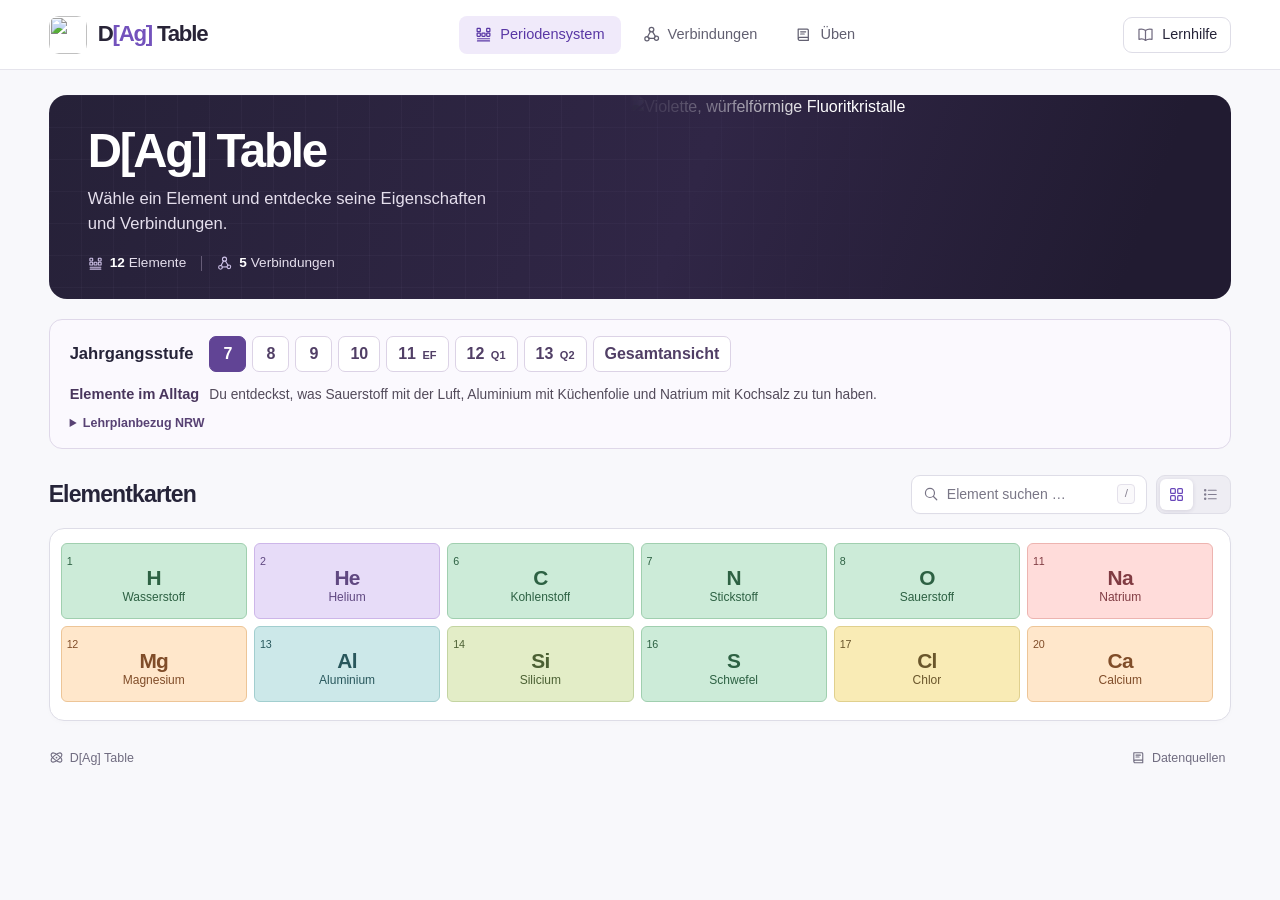
==== docs/index.html @ 2d179d6a "Add files via upload" ====
<!doctype html>
<html lang="de">
<head>
  <meta charset="utf-8">
  <meta name="viewport" content="width=device-width, initial-scale=1">
  <meta name="theme-color" content="#ffffff">
  <meta name="description" content="Das interaktive Periodensystem für Klasse 7 bis 13. Entdecke Elemente, ihre Eigenschaften und wichtige Verbindungen in Alltag und Technik.">
  <title>D[Ag] Table</title>
  <link rel="icon" href="assets/elementatlas.svg" type="image/svg+xml">
  <link rel="preload" as="image" href="assets/fluorit.webp">
  <link rel="stylesheet" href="style.css">
  <link rel="stylesheet" href="atom-model.css">
  <link rel="stylesheet" href="flame.css">
  <link rel="stylesheet" href="school.css">
  <link rel="stylesheet" href="redox.css">
  <link rel="stylesheet" href="practice.css">
  <script type="module" src="app.js"></script>
</head>
<body>
  <a class="skip" href="#inhalt">Zum Inhalt</a>
  <header class="site-header">
    <div class="shell header-inner">
      <a class="brand" href="#periodensystem" data-page="periodensystem" aria-label="D[Ag] Table, Startseite">
        <img width="38" height="38" src="assets/elementatlas.svg" alt="">
        <span>D<span class="brand-symbol">[Ag]</span> Table</span>
      </a>
      <nav class="main-nav" aria-label="Hauptnavigation">
        <a href="#periodensystem" data-page="periodensystem" aria-current="page"><span data-icon="table"></span>Periodensystem</a>
        <a href="#verbindungen" data-page="verbindungen"><span data-icon="molecule"></span>Verbindungen</a>
        <a id="redox-nav" href="#redox" data-page="redox" aria-label="Redox und Batterien" hidden><span data-icon="battery"></span><span>Redox<span class="rx-nav-extra"> &amp; Batterien</span></span></a>
        <a href="#ueben" data-page="ueben"><span data-icon="book-open"></span>Üben</a>
      </nav>
      <button type="button" class="help-button" data-action="help"><span data-icon="book"></span>Lernhilfe</button>
    </div>
  </header>

  <main id="inhalt" class="shell" tabindex="-1">
    <section class="hero" aria-labelledby="page-title">
      <div class="hero-art"><img src="assets/fluorit.webp" alt="Violette, würfelförmige Fluoritkristalle" width="1680" height="611" fetchpriority="high"></div>
      <div class="hero-content">
        <h1 id="page-title">D[Ag] Table</h1>
        <p id="page-description">Erkunde das Periodensystem und entdecke, in welchen Verbindungen dir die Elemente im Alltag begegnen.</p>
        <div class="hero-stats" id="hero-stats" aria-label="Aufbau des Periodensystems">
          <span><i data-icon="table"></i><b>12</b> Elemente</span><span><i data-icon="molecule"></i><b>5</b> Verbindungen</span>
        </div>
      </div>
      <button type="button" class="mineral-label" hidden data-compound="CaF2" title="Calciumfluorid kennenlernen"><span data-icon="gem"></span><strong>Fluorit</strong><span class="mineral-formula">CaF<sub>2</sub></span></button>
    </section>

    <section class="school-picker" aria-labelledby="school-heading">
      <div class="school-choice">
        <h2 id="school-heading">Jahrgangsstufe</h2>
        <div class="school-buttons" role="group" aria-label="Jahrgangsstufe wählen">
          <button type="button" data-grade="7" aria-label="Klasse 7" aria-pressed="true">7</button>
          <button type="button" data-grade="8" aria-label="Klasse 8" aria-pressed="false">8</button>
          <button type="button" data-grade="9" aria-label="Klasse 9" aria-pressed="false">9</button>
          <button type="button" data-grade="10" aria-label="Klasse 10" aria-pressed="false">10</button>
          <button type="button" data-grade="11" aria-label="Klasse 11 · Einführungsphase" aria-pressed="false">11 <small>EF</small></button>
          <button type="button" data-grade="12" aria-label="Klasse 12 · Qualifikationsphase 1" aria-pressed="false">12 <small>Q1</small></button>
          <button type="button" data-grade="13" aria-label="Klasse 13 · Qualifikationsphase 2" aria-pressed="false">13 <small>Q2</small></button>
          <button type="button" data-grade="alle" aria-pressed="false">Gesamtansicht</button>
        </div>
        <div id="school-course" class="school-buttons school-course" role="group" aria-label="Kursart für die Qualifikationsphase" hidden>
          <button type="button" data-course="gk" aria-pressed="true">Grundkurs</button>
          <button type="button" data-course="lk" aria-pressed="false">Leistungskurs</button>
        </div>
      </div>
      <div class="school-focus" aria-live="polite" aria-atomic="true"><strong id="school-topic">Elemente im Alltag</strong><p id="school-focus"></p></div>
      <details class="school-plan"><summary>Lehrplanbezug NRW</summary><div id="school-curriculum"></div></details>
    </section>

    <section id="element-section" class="collection" aria-labelledby="element-heading">
      <div class="toolbar">
        <h2 id="element-heading">Elementkarten</h2>
        <div class="toolbar-controls">
          <label class="search-field"><span data-icon="search"></span><input id="element-query" type="search" placeholder="Element suchen …" autocomplete="off" aria-label="Element nach Name, Symbol oder Ordnungszahl suchen"><kbd aria-hidden="true">/</kbd></label>
          <label class="select-field" hidden><span data-icon="sliders"></span><select id="family-select" aria-label="Elementfamilie auswählen"><option value="all">Alle Familien</option></select><i data-icon="chevron-down"></i></label>
          <div class="view-toggle" aria-label="Darstellung" role="group">
            <button id="grid-view" type="button" aria-label="Periodensystem als Tabelle" title="Tabellenansicht" aria-pressed="true"><span data-icon="grid"></span></button>
            <button id="list-view" type="button" aria-label="Elemente als Liste" title="Listenansicht" aria-pressed="false"><span data-icon="list"></span></button>
          </div>
        </div>
      </div>
      <div class="measure-bar" hidden>
        <div class="measure-options" role="group" aria-label="Eigenschaft in Tabelle und Liste anzeigen">
          <button type="button" data-measure="families" aria-pressed="true"><span data-icon="layers"></span>Elementfamilien</button>
          <button type="button" data-measure="en" aria-pressed="false"><span aria-hidden="true" class="measure-glyph">χ</span>Elektro&shy;negativität</button>
          <button type="button" data-measure="radius" aria-pressed="false"><span data-icon="radius"></span>Atomradius</button>
        </div>
        <div class="measure-key" id="measure-key" role="status" aria-live="polite"></div>
      </div>
      <div id="element-filter-status" class="filter-status" hidden><span role="status" id="element-result-count"></span><button class="text-button" data-action="reset-elements" type="button">Filter zurücksetzen</button></div>
      <div class="table-panel" id="table-panel">
        <div class="mobile-hint"><span data-icon="pan"></span>Tabelle seitlich verschieben</div>
        <div class="table-scroll" id="table-scroll" tabindex="0" role="region" aria-label="Periodensystem, Gruppen und Perioden">
          <div id="periodic-table" class="periodic-table" role="group" aria-label="Elemente im Periodensystem"></div>
        </div>
        <div class="legend" id="family-legend" hidden aria-label="Farblegende und Familienfilter"><strong>Elementfamilien</strong><div class="legend-items" id="legend-items"></div></div>
      </div>
      <div id="element-list" class="element-list" hidden></div>
    </section>

    <section id="compound-section" class="collection" hidden aria-labelledby="compound-heading">
      <div class="toolbar">
        <h2 id="compound-heading">Verbindungen erkunden</h2>
        <div class="toolbar-controls">
          <label class="search-field compound-search"><span data-icon="search"></span><input type="search" id="compound-query" placeholder="Name, Formel oder Verwendung …" aria-label="Verbindungen nach Name, Formel oder Verwendung durchsuchen" autocomplete="off"><kbd aria-hidden="true">/</kbd></label>
          <label class="select-field"><span data-icon="sliders"></span><select id="category-select" aria-label="Anwendungsbereich auswählen"><option value="all">Alle Bereiche</option><option>Alltag</option><option>Technik</option><option>Natur</option><option>Forschung</option></select><i data-icon="chevron-down"></i></label>
        </div>
      </div>
      <div class="filter-status" id="compound-filter-status" hidden><span role="status" id="compound-result-count"></span><button class="text-button" data-action="reset-compounds" type="button">Filter zurücksetzen</button></div>
      <div id="compound-cards" class="compound-cards"></div>
      <div class="load-row" id="load-row"></div>
    </section>
    <section id="redox-section" class="collection" hidden aria-label="Redoxreaktionen und Batterien">
      <h2 class="rx-select-heading" id="rx-select-title">Zelle auswählen</h2>
      <div class="rx-choices" id="redox-choices" role="group" aria-labelledby="rx-select-title"></div>
      <article class="rx-study" id="redox-study" aria-labelledby="rx-cell-title"></article>
    </section>
    <section id="practice-section" class="collection" aria-label="Übungen zum Chemieunterricht" hidden><div id="practice-root"></div></section>
    <noscript>Bitte aktiviere JavaScript, um Elemente, Verbindungen und Übungen zu erkunden.</noscript>
  </main>

  <footer class="shell footer"><span class="footer-brand"><span data-icon="atom"></span> D[Ag] Table</span><button type="button" class="footer-link" data-action="sources"><span data-icon="book-open"></span>Datenquellen</button></footer>
  <dialog id="detail-dialog" class="detail-dialog" aria-labelledby="dialog-title">
    <div class="dialog-shell"><div class="dialog-bar"><div id="dialog-context"></div><button type="button" id="dialog-close" class="icon-button" aria-label="Schließen" title="Schließen"><span data-icon="close"></span></button></div><div id="dialog-body" class="dialog-body"></div></div>
  </dialog>
  <div id="practice-print"></div>
</body>
</html>
---- docs/style.css ----
@font-face {
  font-family: Roboto;
  src: url(assets/roboto-regular.woff2) format('woff2');
  font-weight: 400;
  font-display: swap;
}

@font-face {
  font-family: Roboto;
  src: url(assets/roboto-medium.woff2) format('woff2');
  font-weight: 500;
  font-display: swap;
}

@font-face {
  font-family: Roboto;
  src: url(assets/roboto-bold.woff2) format('woff2');
  font-weight: 700;
  font-display: swap;
}

:root {
  color-scheme: light;
  --ink: #262439;
  --muted: #646376;
  --purple: #6947ba;
  --deep-purple: #5937a5;
  --pale-purple: #f0ebfb;
  --line: #dedde7;
  --canvas: #f8f8fb;
  --radius: 15px;
  font-family: Inter,Roboto,Arial,sans-serif;
  color: var(--ink);
  background: var(--canvas);
  font-synthesis: none;
}

* {
  box-sizing: border-box;
}

body {
  margin: 0;
  min-width: 320px;
  font-size: 1rem;
  line-height: 1.45;
  -webkit-font-smoothing: antialiased;
}

button,input,select {
  font: inherit;
  color: inherit;
}

button,a,input,select {
  -webkit-tap-highlight-color: transparent;
}

button {
  cursor: pointer;
}

a {
  color: inherit;
}

button {
  border: 0;
  background: none;
}

button:disabled {
  cursor: default;
}

button:focus-visible,a:focus-visible,input:focus-visible,select:focus-visible,summary:focus-visible,[tabindex]:focus-visible {
  outline: 3px solid #8765d2;
  outline-offset: 3px;
}

button {
  touch-action: manipulation;
}

button svg,a svg {
  pointer-events: none;
}

svg.icon {
  width: 1.15em;
  height: 1.15em;
  display: block;
  flex: none;
  stroke: currentColor;
  fill: none;
  stroke-width: 1.75;
  stroke-linecap: round;
  stroke-linejoin: round;
}

[data-icon] {
  display: inline-flex;
  align-items: center;
  justify-content: center;
  flex: none;
  font-style: normal;
}

[hidden] {
  display: none!important;
}

sub,sup {
  font-size: .69em;
  line-height: 0;
  position: relative;
  vertical-align: baseline;
}

sub {
  bottom: -.25em;
}

sup {
  top: -.48em;
}

h1,h2,h3,h4,p {
  margin: 0;
}

h1,h2,h3,h4 {
  line-height: 1.16;
}

button,a {
  transition: color .14s,background .14s,border-color .14s,box-shadow .14s;
}

input[type=search]::-webkit-search-cancel-button {
  cursor: pointer;
}

input::placeholder {
  color: #797686;
  opacity: 1;
}

.shell {
  width: min(100%,1592px);
  margin-inline: auto;
  padding-inline: clamp(20px,3.8vw,62px);
}

.skip {
  position: fixed;
  top: -80px;
  left: 20px;
  z-index: 20;
  padding: 10px 15px;
  background: white;
  border-radius: 8px;
  color: var(--purple);
}

.skip:focus {
  top: 10px;
}

.site-header {
  background: #fff;
  border-bottom: 1px solid #e5e4ec;
}

.header-inner {
  height: 69px;
  display: flex;
  align-items: center;
  justify-content: space-between;
  gap: 24px;
}

.brand,.main-nav a,.help-button,.footer-brand,.footer-link,.mineral-label,.hero-stats>span,.toolbar-controls,.view-toggle,.view-toggle button,.source-link,.dialog-kicker,.category-label,.element-chip,.section-heading,.soft-button,.back-button,.feature-link,.filter-status,.text-button,.load-row,.small-meta {
  display: inline-flex;
  align-items: center;
}

.brand {
  gap: 11px;
  white-space: nowrap;
  text-decoration: none;
  font-size: 1.39rem;
  letter-spacing: -.055em;
  font-weight: 700;
  color: #282437;
  line-height: 1;
}

.brand-symbol {
  color: #7352bc;
}

.brand img {
  flex: none;
  border-radius: 10px;
}

.main-nav {
  display: flex;
  align-items: center;
  gap: 6px;
}

.main-nav a {
  height: 38px;
  gap: 8px;
  padding: 0 16px;
  border-radius: 8px;
  text-decoration: none;
  font-size: .91rem;
  font-weight: 500;
  color: #626071;
}

.main-nav a:hover,.help-button:hover,.footer-link:hover {
  color: var(--purple);
  background: #f5f2fb;
}

.main-nav a[aria-current=page] {
  color: var(--deep-purple);
  background: #f0eafa;
}

.main-nav a svg {
  width: 17px;
  height: 17px;
}

.help-button {
  height: 36px;
  gap: 8px;
  padding: 0 13px;
  border: 1px solid var(--line);
  border-radius: 9px;
  font-size: .9rem;
  font-weight: 500;
  background: white;
}

.help-button svg {
  color: #726c81;
  width: 17px;
  height: 17px;
}

main {
  padding-top: 25px;
}

main:focus:not(:focus-visible) {
  outline: none;
}

.hero {
  position: relative;
  isolation: isolate;
  overflow: hidden;
  border-radius: 18px;
  background: linear-gradient(110deg,#262138 0%,#302646 54%,#211b31 91%);
  min-height: 204px;
  padding: 31px clamp(24px,3.05vw,49px) 28px;
  color: #fff;
  display: flex;
  align-items: center;
}

.hero:before {
  content: "";
  position: absolute;
  inset: 0;
  z-index: -1;
  pointer-events: none;
  background-image: linear-gradient(90deg,rgba(223,209,255,.036) 1px,transparent 1px),linear-gradient(rgba(223,209,255,.036) 1px,transparent 1px);
  background-size: 32px 32px;
  mask-image: linear-gradient(90deg,#000 0%,#000 45%,transparent 77%);
}

.hero-art {
  position: absolute;
  inset: 0 0 0 auto;
  width: 51%;
  z-index: -1;
  mask-image: linear-gradient(90deg,transparent 0%,rgba(0,0,0,.16) 8%,#000 32%);
}

.hero-art img {
  width: 100%;
  height: 100%;
  display: block;
  object-fit: cover;
  object-position: 55% 53%;
}

.hero-content {
  width: 57%;
  max-width: 760px;
}

.hero h1 {
  font-size: clamp(2.4rem,3.7vw,3.75rem);
  font-weight: 700;
  letter-spacing: -.046em;
  line-height: 1.05;
  text-wrap: balance;
}

.hero p {
  margin-top: 11px;
  max-width: 54ch;
  font-size: 1.04rem;
  line-height: 1.5;
  color: #e5dfed;
  text-wrap: pretty;
}

.hero-stats {
  display: flex;
  flex-wrap: wrap;
  align-items: center;
  gap: 0;
  margin-top: 19px;
  color: #e5dfed;
  font-size: .85rem;
}

.hero-stats>span {
  gap: 4px;
  line-height: 1.1;
}

.hero-stats>span+span {
  border-left: 1px solid #665c77;
  margin-left: 15px;
  padding-left: 15px;
}

.hero-stats svg {
  height: 15px;
  width: 15px;
  color: #cdc0e7;
  margin-right: 3px;
}

.hero-stats b {
  font-weight: 700;
  color: #fff;
}

.mineral-label {
  position: absolute;
  bottom: 14px;
  right: 18px;
  border-radius: 99px;
  gap: 8px;
  padding: 6px 11px;
  background: #242035dd;
  border: 1px solid #ffffff48;
  color: #fff;
  backdrop-filter: blur(9px);
  font-size: .78rem;
}

.mineral-label:hover {
  background: #44325b;
  border-color: #c7b1e8;
}

.mineral-label strong {
  font-weight: 500;
}

.mineral-label svg {
  width: 14px;
  height: 14px;
  color: #d8c3f2;
}

.mineral-formula {
  padding-left: 8px;
  border-left: 1px solid #ada0b7;
  line-height: 1;
  color: #e2d9ee;
  font-weight: 400;
}

.collection {
  margin-top: 26px;
}

.toolbar {
  display: flex;
  justify-content: space-between;
  align-items: center;
  gap: 14px 24px;
  margin-bottom: 14px;
}

.toolbar h2 {
  font-size: clamp(1.4rem,1.8vw,1.85rem);
  font-weight: 700;
  letter-spacing: -.038em;
}

.toolbar-controls {
  gap: 9px;
}

.search-field,.select-field {
  height: 39px;
  display: flex;
  align-items: center;
  gap: 8px;
  background: #fff;
  border: 1px solid var(--line);
  border-radius: 9px;
  padding: 0 11px;
  box-shadow: 0 1px 2px #25223a03;
  font-size: .88rem;
}

.search-field {
  width: clamp(175px,18.5vw,294px);
  cursor: text;
}

.search-field>span,.select-field>span {
  color: #777385;
}

.search-field:focus-within,.select-field:focus-within {
  border-color: #a48bcf;
  box-shadow: 0 0 0 3px #7954b81a;
}

.search-field input {
  background: transparent;
  border: 0;
  outline: none!important;
  min-width: 0;
  width: 100%;
  height: 100%;
  padding: 0;
  font-size: inherit;
}

.search-field kbd {
  font: normal .74rem/1 Roboto,sans-serif;
  display: grid;
  place-items: center;
  min-width: 18px;
  height: 20px;
  border: 1px solid #e4e1eb;
  border-radius: 4px;
  color: #888392;
  background: #faf9fb;
}

.search-field:focus-within kbd,.search-field:has(input:not(:placeholder-shown)) kbd {
  display: none;
}

.select-field {
  position: relative;
  padding-right: 9px;
}

.select-field select {
  cursor: pointer;
  appearance: none;
  min-width: 120px;
  outline: 0;
  border: 0;
  padding: 0 24px 0 33px;
  margin-left: -32px;
  height: 100%;
  font-size: inherit;
  font-weight: 500;
  background: transparent;
}

.select-field>i {
  position: absolute;
  right: 10px;
  color: #6d6978;
  pointer-events: none;
}

.select-field>i svg {
  width: 14px;
  height: 14px;
}

.select-field>span {
  pointer-events: none;
}

.view-toggle {
  padding: 3px;
  gap: 1px;
  background: #eeedf3;
  border: 1px solid #e0dfe8;
  border-radius: 9px;
  height: 39px;
}

.view-toggle button {
  width: 33px;
  height: 31px;
  border-radius: 6px;
  justify-content: center;
  color: #817d90;
}

.view-toggle button[aria-pressed=true] {
  background: #fff;
  color: var(--purple);
  box-shadow: 0 1px 4px #30214d20;
}

.view-toggle button:hover {
  color: var(--purple);
}

.view-toggle svg {
  width: 17px;
  height: 17px;
}

.compound-search {
  width: clamp(215px,24vw,370px);
}

.filter-status {
  justify-content: space-between;
  gap: 14px;
  margin: -3px 0 11px;
  font-size: .88rem;
  color: var(--muted);
}

.text-button {
  font-size: .88rem;
  font-weight: 500;
  color: var(--purple);
  padding: 3px 0;
}

.text-button:hover {
  text-decoration: underline;
}

.table-panel,.element-list {
  background: #fff;
  border: 1px solid var(--line);
  border-radius: var(--radius);
  box-shadow: 0 2px 5px #25203504;
}

.table-scroll {
  overflow-x: auto;
  overscroll-behavior-x: contain;
  scrollbar-width: thin;
  scrollbar-color: #c4bed4 #f4f2f8;
  padding: 14px 17px 18px 11px;
}

.table-scroll:focus-visible {
  outline-offset: -4px;
  border-radius: 12px;
}

.periodic-table {
  --h: clamp(57px,4.48vw,72px);
  min-width: 985px;
  display: grid;
  grid-template-columns: 18px repeat(18,minmax(0,1fr));
  grid-template-rows: 17px repeat(7,var(--h)) 9px repeat(2,var(--h));
  gap: 4px;
  align-items: stretch;
}

.axis {
  font-size: .75rem;
  font-weight: 500;
  color: #777384;
  text-align: center;
  align-self: center;
  line-height: 1.05;
  font-variant-numeric: tabular-nums;
  cursor: default;
}

.axis.axis-corner {
  font-size: .66rem;
  letter-spacing: 0;
  color: #868190;
}

.axis.period {
  font-size: .77rem;
  justify-self: start;
  padding-left: 2px;
}

.tile,.focus-tile,.series-jump,.compact-symbol,.element-chip,.detail-tile {
  color: var(--tone,#474153);
  background: var(--fill,#eeedf1);
  border: 1px solid var(--edge,#d5d0dc);
}

.fam-alkali {
  --fill: #ffdcda;
  --edge: #edb4b0;
  --tone: #803b42;
  --swatch: #e69b98;
}

.fam-alkaline {
  --fill: #ffe7cb;
  --edge: #edc597;
  --tone: #804d29;
  --swatch: #e2ad72;
}

.fam-transition {
  --fill: #dae7fa;
  --edge: #b8ceed;
  --tone: #314d78;
  --swatch: #8caddc;
}

.fam-post {
  --fill: #cce8e9;
  --edge: #a2cecf;
  --tone: #28575c;
  --swatch: #7cb9bd;
}

.fam-metalloid {
  --fill: #e3edc7;
  --edge: #c3d4a1;
  --tone: #4b6033;
  --swatch: #abbf7b;
}

.fam-nonmetal {
  --fill: #ccebd8;
  --edge: #a0cfaf;
  --tone: #2d6143;
  --swatch: #82bf95;
}

.fam-halogen {
  --fill: #f9ebb5;
  --edge: #e0d08e;
  --tone: #6a562b;
  --swatch: #dcc471;
}

.fam-noble {
  --fill: #e7dcf8;
  --edge: #cdb6e9;
  --tone: #604881;
  --swatch: #bb9ada;
}

.fam-lanthanide {
  --fill: #f4dcec;
  --edge: #e0b9d1;
  --tone: #794565;
  --swatch: #d49ebf;
}

.fam-actinide {
  --fill: #dfdff8;
  --edge: #c2bfe9;
  --tone: #555187;
  --swatch: #aaa3d7;
}

.fam-unknown {
  --fill: #e9e9ef;
  --edge: #d0cfdb;
  --tone: #555565;
  --swatch: #b5b3c0;
}

.tile {
  position: relative;
  display: flex;
  flex-direction: column;
  align-items: center;
  justify-content: center;
  min-width: 0;
  gap: 0;
  border-radius: 6px;
  padding: 2px 2px 3px;
  line-height: 1.05;
  transition: transform .13s,box-shadow .13s,opacity .15s,filter .15s;
  outline-offset: 1px;
}

.tile-number {
  align-self: flex-start;
  margin-left: 3px;
  font-size: .67rem;
  font-weight: 500;
  line-height: 1;
  letter-spacing: -.02em;
  font-variant-numeric: tabular-nums;
}

.tile-symbol {
  font-size: clamp(1.27rem,1.63vw,1.72rem);
  line-height: 1.06;
  font-weight: 700;
  letter-spacing: -.035em;
}

.tile-name {
  font-size: clamp(.6rem,.74vw,.725rem);
  line-height: 1.1;
  font-weight: 400;
  text-align: center;
  white-space: nowrap;
  max-width: 100%;
  margin-top: 2px;
  overflow: hidden;
  text-overflow: ellipsis;
}

.tile:not(:disabled):hover,.tile:focus-visible {
  transform: translateY(-2px);
  z-index: 2;
  box-shadow: 0 3px 9px #2e25492b,0 0 0 1.4px var(--tone);
  border-color: var(--tone);
}

.tile.is-muted {
  opacity: .22;
  filter: saturate(.35);
}

.tile.is-emphasized {
  box-shadow: 0 0 0 1.5px var(--tone);
  z-index: 1;
}

.series-jump {
  display: flex;
  flex-direction: column;
  align-items: center;
  justify-content: center;
  border-style: dashed;
  border-width: 1.5px;
  border-radius: 6px;
  gap: 3px;
  background: color-mix(in srgb,var(--fill) 42%,white);
}

.series-jump span {
  font-size: .69rem;
  font-weight: 500;
}

.series-jump b {
  font-size: .75rem;
}

.series-jump:hover {
  background: var(--fill);
}

.series-label {
  display: flex;
  align-items: center;
  justify-content: flex-end;
  gap: 6px;
  padding-right: 5px;
  color: var(--tone);
  font-size: .72rem;
  font-weight: 500;
}

.series-label:after {
  content: "";
  width: 13px;
  height: 1px;
  background: var(--edge);
}

.mobile-hint {
  display: none;
}

.table-feature {
  grid-column: 4 / 14;
  grid-row: 2 / 5;
  align-self: center;
  justify-self: center;
  width: min(89%,530px);
  display: flex;
  align-items: center;
  gap: clamp(18px,1.85vw,28px);
  padding: 7px 5px 10px;
}

.focus-tile {
  position: relative;
  isolation: isolate;
  display: flex;
  flex-direction: column;
  align-items: center;
  justify-content: center;
  transform: rotate(-5deg);
  width: clamp(73px,6.5vw,101px);
  aspect-ratio: .86;
  flex: none;
  text-align: center;
  border-radius: 9px;
  box-shadow: 3px 5px 0 0 white,4px 6px 0 1px var(--edge),0 6px 7px #25213512;
}

.focus-tile:hover {
  transform: rotate(-2deg);
}

.focus-tile .focus-n {
  position: absolute;
  top: 6px;
  left: 9px;
  font-size: .76rem;
  font-weight: 500;
}

.focus-tile b {
  margin-top: 6px;
  font-size: clamp(2.02rem,2.85vw,2.8rem);
  line-height: 1.1;
  letter-spacing: -.04em;
}

.focus-name {
  font-size: .72rem;
  font-weight: 500;
  max-width: 90%;
  overflow: hidden;
  text-overflow: ellipsis;
}

.focus-copy {
  min-width: 0;
  max-width: 325px;
}

.feature-kicker,.detail-kicker {
  display: flex;
  align-items: center;
  gap: 6px;
  font-size: .65rem;
  line-height: 1.1;
  letter-spacing: .1em;
  text-transform: uppercase;
  color: var(--purple);
  font-weight: 700;
}

.feature-kicker .icon {
  width: 13px;
  height: 13px;
}

.focus-copy h3 {
  font-size: clamp(1.13rem,1.36vw,1.38rem);
  letter-spacing: -.026em;
  margin-top: 6px;
}

.focus-copy p {
  color: var(--muted);
  margin-top: 4px;
  font-size: .84rem;
  line-height: 1.37;
  display: -webkit-box;
  -webkit-line-clamp: 2;
  -webkit-box-orient: vertical;
  overflow: hidden;
}

.feature-link {
  gap: 5px;
  padding: 0;
  margin-top: 6px;
  color: var(--purple);
  font-size: .78rem;
  line-height: 1.3;
  font-weight: 500;
}

.feature-link:hover {
  text-decoration: underline;
}

.feature-link svg {
  width: 13px;
  height: 13px;
}

.legend {
  display: flex;
  align-items: flex-start;
  gap: 18px;
  padding: 16px 21px;
  border-top: 1px solid #e8e6ed;
}

.legend>strong {
  font-size: .79rem;
  line-height: 1.7;
  font-weight: 700;
  white-space: nowrap;
}

.legend-items {
  display: flex;
  align-items: center;
  flex-wrap: wrap;
  gap: 5px 15px;
}

.legend-button {
  display: inline-flex;
  align-items: center;
  gap: 6px;
  padding: 1px;
  border-radius: 3px;
  font-size: .76rem;
  line-height: 1.55;
  color: #5d596b;
}

.legend-button:hover,.legend-button[aria-pressed=true] {
  color: var(--purple);
  text-decoration: underline;
  text-underline-offset: 3px;
}

.legend-button.is-dim {
  opacity: .55;
}

.swatch {
  width: 9px;
  height: 9px;
  background: var(--swatch);
  border: 1px solid color-mix(in srgb,var(--swatch),#000 8%);
  border-radius: 3px;
  flex: none;
}

.footer {
  display: flex;
  justify-content: space-between;
  align-items: center;
  margin-top: 24px;
  padding-bottom: 28px;
  color: #706c80;
}

.footer-brand,.footer-link {
  gap: 6px;
  font-size: .78rem;
}

.footer-brand {
  font-weight: 500;
}

.footer-brand svg,.footer-link svg {
  width: 15px;
  height: 15px;
}

.footer-link {
  padding: 4px 6px;
  border-radius: 5px;
}

.empty-results {
  padding: 34px 22px;
  text-align: center;
  border: 1px dashed #ccc5da;
  border-radius: var(--radius);
  background: #fff;
}

.empty-results h3 {
  font-size: 1.12rem;
  margin-bottom: 7px;
}

.empty-results p {
  color: var(--muted);
  font-size: .94rem;
}

.empty-results .soft-button {
  margin-top: 14px;
}

.table-panel .empty-results {
  border: 0;
}

.element-list {
  overflow: hidden;
}

.list-row {
  display: grid;
  width: 100%;
  grid-template-columns: 58px minmax(150px,1.25fr) minmax(170px,1.3fr) minmax(160px,1fr) minmax(123px,.75fr);
  align-items: center;
  gap: 12px;
  padding: 10px 18px;
  text-align: left;
}

.list-head {
  color: var(--muted);
  background: #f5f4f8;
  font-size: .79rem;
  min-height: 39px;
  font-weight: 500;
}

.list-row+.list-row {
  border-top: 1px solid #e9e7ee;
}

.list-entry {
  font-size: .9rem;
  background: #fff;
}

.list-entry:hover {
  background: #f9f7fc;
}

.list-name,.list-family {
  display: flex;
  align-items: center;
  gap: 10px;
}

.compact-symbol {
  width: 39px;
  height: 37px;
  display: grid;
  place-items: center;
  flex: none;
  border-radius: 6px;
  font-weight: 700;
  font-size: 1.06rem;
}

.list-name b {
  font-weight: 500;
}

.list-number,.list-mass {
  font-variant-numeric: tabular-nums;
}

.list-mass small {
  font-size: .76rem;
  color: var(--muted);
}

.list-head button {
  padding: 0;
  font-weight: 500;
}

.compound-cards {
  display: grid;
  grid-template-columns: repeat(3,minmax(0,1fr));
  gap: 15px;
}

.compound-card {
  display: flex;
  flex-direction: column;
  align-items: stretch;
  text-align: left;
  padding: 18px 20px 17px;
  border: 1px solid var(--line);
  border-radius: 13px;
  background: #fff;
  min-width: 0;
}

.compound-card:hover {
  border-color: #baabcf;
  box-shadow: 0 4px 15px #3523450d;
}

.compound-top {
  display: flex;
  align-items: center;
  justify-content: space-between;
  gap: 9px;
  margin-bottom: 15px;
}

.formula-display {
  display: inline-flex;
  align-items: baseline;
  max-width: 100%;
  padding: 7px 11px;
  background: var(--cat-bg,#f1eafb);
  color: var(--cat-tone,#6c458e);
  border-radius: 7px;
  line-height: 1.35;
  font-size: 1.23rem;
  font-weight: 500;
  unicode-bidi: isolate;
}

.formula-display sub,.formula-display sup {
  font-size: .68em;
}

.formula-plain {
  display: inline-block;
}

.cat-alltag {
  --cat-bg: #e4f2eb;
  --cat-tone: #386751;
}

.cat-technik {
  --cat-bg: #e9edfa;
  --cat-tone: #484c83;
}

.cat-natur {
  --cat-bg: #f4edde;
  --cat-tone: #73562e;
}

.cat-forschung {
  --cat-bg: #f0e7f6;
  --cat-tone: #72498a;
}

.category-label {
  gap: 5px;
  color: var(--muted);
  font-size: .78rem;
}

.category-label svg {
  width: 14px;
  height: 14px;
}

.compound-card h3 {
  font-size: 1.15rem;
  letter-spacing: -.025em;
  overflow-wrap: anywhere;
}

.compound-card p {
  font-size: .94rem;
  line-height: 1.5;
  color: var(--muted);
  margin-top: 7px;
}

.card-elements {
  margin-top: auto;
  display: flex;
  align-items: center;
  gap: 5px;
  padding-top: 16px;
}

.card-elements span {
  font-size: .75rem;
  line-height: 1;
  padding: 4px 6px;
  border-radius: 4px;
  background: #f6f5f9;
  color: #686371;
}

.compound-cards .empty-results {
  grid-column: 1/-1;
}

.load-row {
  display: flex;
  justify-content: center;
  gap: 14px;
  flex-wrap: wrap;
  color: var(--muted);
  font-size: .84rem;
  margin-top: 23px;
}

.soft-button {
  gap: 7px;
  padding: 8px 13px;
  border-radius: 8px;
  border: 1px solid #d7cbe5;
  background: #f7f3fb;
  color: var(--deep-purple);
  font-weight: 500;
  font-size: .88rem;
}

.soft-button:hover {
  background: #eee6f8;
  border-color: #bfa6d9;
}

body.dialog-open {
  overflow: hidden;
}

.detail-dialog {
  background: #fff;
  color: var(--ink);
  padding: 0;
  border: 0;
  border-left: 1px solid #d7d1e1;
  outline: none;
  margin: 0 0 0 auto;
  width: min(535px,100%);
  height: 100dvh;
  max-height: 100dvh;
  max-width: 100%;
  box-shadow: -12px 0 50px #20133322;
  overflow: hidden;
}

.detail-dialog::backdrop {
  background: #20182e66;
  backdrop-filter: blur(2px);
}

.detail-dialog[open] {
  animation: panel-in .17s ease-out;
}

.dialog-shell {
  height: 100%;
  display: flex;
  flex-direction: column;
  background: #fff;
}

.dialog-bar {
  display: flex;
  justify-content: space-between;
  align-items: center;
  gap: 12px;
  min-height: 58px;
  padding: 0 22px;
  border-bottom: 1px solid #e8e5ee;
  flex: none;
}

.dialog-kicker,.back-button {
  gap: 7px;
  font-size: .89rem;
  font-weight: 500;
  color: var(--muted);
}

.dialog-kicker svg {
  color: var(--purple);
}

.back-button {
  padding: 5px 0;
  color: var(--purple);
}

.back-button:hover {
  text-decoration: underline;
}

.icon-button {
  width: 33px;
  height: 33px;
  display: grid;
  place-items: center;
  border-radius: 8px;
  color: #676073;
}

.icon-button:hover {
  background: #f3f0f7;
}

.icon-button svg {
  width: 20px;
  height: 20px;
}

.dialog-body {
  overflow: auto;
  overscroll-behavior: contain;
  padding: 25px 25px 35px;
  scrollbar-width: thin;
  scrollbar-color: #d1cbd9 transparent;
}

.identity {
  display: flex;
  align-items: center;
  gap: 18px;
  margin-bottom: 20px;
}

.detail-tile {
  height: 79px;
  width: 77px;
  flex: none;
  border-radius: 11px;
  display: flex;
  flex-direction: column;
  justify-content: center;
  align-items: center;
  position: relative;
}

.detail-tile>span {
  position: absolute;
  left: 8px;
  top: 5px;
  font-size: .73rem;
  font-weight: 500;
}

.detail-tile>b {
  font-size: 2.35rem;
  font-weight: 700;
  letter-spacing: -.045em;
  line-height: 1.05;
  margin-top: 8px;
}

.detail-kicker {
  margin-bottom: 7px;
  font-size: .68rem;
}

.dialog-body h2 {
  font-size: clamp(1.8rem,3.1vw,2.38rem);
  font-weight: 700;
  letter-spacing: -.046em;
  overflow-wrap: anywhere;
}

.identity p {
  margin-top: 6px;
  font-size: .88rem;
  color: var(--muted);
}

.facts {
  margin: 0;
  display: grid;
  grid-template-columns: 1fr 1fr;
  gap: 12px 18px;
  padding: 15px 17px;
  border: 1px solid #e5e1ea;
  border-radius: 11px;
  background: #faf9fc;
}

.facts>div {
  min-width: 0;
}

.facts dt {
  font-size: .76rem;
  color: var(--muted);
  margin: 0 0 3px;
}

.facts dd {
  margin: 0;
  font-size: .97rem;
  font-weight: 500;
}

.mass-note {
  font-size: .8rem;
  color: var(--muted);
  margin-top: 8px;
}

.section-heading {
  gap: 8px;
  margin: 23px 0 12px;
  font-size: 1.17rem;
  line-height: 1.23;
  letter-spacing: -.022em;
  font-weight: 700;
}

.section-heading svg {
  color: var(--purple);
  width: 19px;
  height: 19px;
}

.small-meta {
  font-size: .77rem;
  color: #675c76;
  font-weight: 500;
  border-radius: 99px;
  background: #f2eef7;
  min-width: 24px;
  justify-content: center;
  padding: 3px 6px;
  letter-spacing: 0;
}

.chem-example {
  border: 1px solid #e4e0e9;
  border-radius: 11px;
  padding: 14px 15px;
  background: #fff;
}

.chem-example+.chem-example {
  margin-top: 9px;
}

.chem-title {
  display: flex;
  align-items: center;
  flex-wrap: wrap;
  gap: 6px 9px;
  margin-bottom: 6px;
}

.chem-title button {
  font-size: 1rem;
  padding: 0;
  text-align: left;
  font-weight: 700;
  line-height: 1.2;
  letter-spacing: -.014em;
}

.chem-title button:hover {
  color: var(--purple);
  text-decoration: underline;
}

.formula-badge {
  border-radius: 5px;
  background: #f2eef9;
  color: #61448a;
  padding: 3px 7px;
  display: inline-block;
  font-size: .81rem;
  font-weight: 500;
  line-height: 1.25;
}

.chem-example p,.compound-information p,.help-intro,.learn-item p,.source-intro,.note-box {
  font-size: .94rem;
  line-height: 1.55;
  color: #514d60;
}

.example-use {
  padding-top: 6px;
}

.example-use b {
  font-weight: 700;
  color: #3b3448;
}

.example-more {
  margin-top: 8px;
  padding: 0;
  color: var(--purple);
  font-size: .8rem;
  font-weight: 500;
  display: inline-flex;
  align-items: center;
  gap: 5px;
}

.example-more:hover {
  text-decoration: underline;
}

.example-more svg {
  width: 13px;
  height: 13px;
}

.more-examples {
  margin-top: 12px;
}

.note-box {
  padding: 13px 15px;
  border-radius: 10px;
  border: 1px solid #dfd5ed;
  background: #f7f3fb;
  margin: 12px 0;
}

.source-link {
  gap: 6px;
  font-size: .83rem;
  font-weight: 500;
  color: var(--purple);
  text-decoration: underline;
  text-underline-offset: 3px;
}

.source-link svg {
  width: 14px;
  height: 14px;
}

.element-source-row {
  margin-top: 22px;
  display: flex;
  align-items: center;
  justify-content: space-between;
  gap: 10px;
}

.chem-image {
  width: 100%;
  aspect-ratio: 2.75;
  display: block;
  object-fit: cover;
  background: #262036;
  border-radius: 12px;
  margin-bottom: 21px;
}

.compound-identity .formula-display {
  font-size: 1.75rem;
  padding: 9px 15px;
  margin: 0 0 13px;
}

.compound-identity h2 {
  margin-bottom: 9px;
}

.compound-information {
  margin-top: 20px;
}

.compound-information h3 {
  font-size: 1.06rem;
  display: flex;
  align-items: center;
  gap: 8px;
  letter-spacing: -.017em;
  margin: 18px 0 7px;
}

.compound-information h3 svg {
  color: var(--purple);
  width: 18px;
  height: 18px;
}

.application-box {
  padding: 14px 15px 15px;
  border-radius: 11px;
  background: #f6f2fb;
  border: 1px solid #e4daef;
  margin: 16px 0;
}

.application-box h3 {
  margin: 0 0 6px;
}

.element-chips {
  display: flex;
  flex-wrap: wrap;
  gap: 7px;
  margin-top: 9px;
}

.element-chip {
  gap: 7px;
  font-size: .84rem;
  padding: 6px 9px;
  border-radius: 7px;
}

.element-chip:hover {
  box-shadow: 0 0 0 1px var(--tone);
}

.element-chip b {
  font-size: .9rem;
}

.compound-information>.source-link {
  margin-top: 25px;
}

.help-intro,.source-intro {
  margin: 11px 0 18px;
}

.learn-item {
  padding: 14px 0;
  border-top: 1px solid #e7e3ec;
}

.learn-item h3 {
  font-size: 1.03rem;
  margin-bottom: 5px;
  letter-spacing: -.014em;
}

.learn-item p+p {
  margin-top: 7px;
}

.sources-list {
  padding: 0;
  list-style: none;
}

.sources-list li {
  border-top: 1px solid #e8e4ec;
  padding: 10px 0;
}

.source-intro:last-child {
  margin-bottom: 0;
}

.dialog-body :where(button,a):focus-visible {
  outline-offset: 2px;
}

@keyframes panel-in {
  from {
    transform: translateX(25px);
    opacity: .75;
  }
  to {
    transform: translateX(0);
    opacity: 1;
  }
}

@media(min-width:1500px) {
  .table-scroll {
    padding: 17px 21px 20px 14px;
  }
  .periodic-table {
    gap: 5px;
  }
  .table-feature {
    gap: 30px;
  }
  .hero {
    min-height: 225px;
  }
  .tile-number {
    font-size: .73rem;
  }
  .table-panel .tile-name {
    font-size: .73rem;
  }
}

@media(max-width:1120px) {
  .shell {
    padding-inline: clamp(18px,2.6vw,30px);
  }
  .hero {
    min-height: 198px;
  }
  .hero h1 {
    font-size: 2.65rem;
  }
  .periodic-table {
    --h: 57px;
    gap: 3px;
  }
  .table-scroll {
    padding: 12px 10px 15px 8px;
  }
  .toolbar-controls {
    gap: 7px;
  }
  .legend {
    gap: 12px;
  }
  .table-feature {
    width: 88%;
  }
  .hero-content {
    width: 57%;
  }
  .hero p {
    font-size: .98rem;
  }
  .list-row {
    grid-template-columns: 42px minmax(145px,1.25fr) minmax(152px,1.2fr) minmax(135px,1fr) 115px;
  }
}

@media(max-width:1020px) {
  .mobile-hint {
    display: flex;
    align-items: center;
    gap: 6px;
    justify-content: flex-end;
    font-size: .76rem;
    color: var(--muted);
    padding: 9px 12px 0;
  }
  .mobile-hint svg {
    width: 14px;
    height: 14px;
  }
  .header-inner {
    height: 64px;
  }
  .hero-art {
    width: 49%;
  }
  .search-field {
    width: 190px;
  }
  .compound-search {
    width: 255px;
  }
  .toolbar-controls {
    gap: 6px;
  }
  .compound-cards {
    grid-template-columns: repeat(2,minmax(0,1fr));
  }
  .legend {
    flex-direction: column;
    gap: 6px;
  }
  .collection {
    margin-top: 22px;
  }
}

@media(max-width:800px) {
  .brand {
    font-size: 1.23rem;
    gap: 8px;
  }
  .brand img {
    height: 33px;
    width: 33px;
  }
  .main-nav {
    gap: 2px;
  }
  .main-nav a {
    padding: 0 9px;
    font-size: .86rem;
    gap: 5px;
  }
  .header-inner {
    gap: 10px;
  }
  .hero {
    padding: 25px;
    min-height: 186px;
  }
  .hero h1 {
    font-size: 2.35rem;
  }
  .hero p {
    font-size: .94rem;
  }
  .hero-stats {
    font-size: .75rem;
    gap: 0;
    margin-top: 14px;
  }
  .hero-stats>span+span {
    margin-left: 9px;
    padding-left: 9px;
  }
  .toolbar {
    flex-wrap: wrap;
    gap: 10px;
  }
  .toolbar h2 {
    font-size: 1.42rem;
  }
  .toolbar-controls {
    flex-wrap: wrap;
  }
  .list-row {
    grid-template-columns: 36px minmax(145px,1.2fr) minmax(125px,1fr) minmax(100px,1fr);
    gap: 8px;
    padding-inline: 12px;
  }
  .list-state {
    display: none;
  }
  .select-field select {
    min-width: 100px;
  }
  .legend-items {
    gap: 5px 12px;
  }
  .search-field {
    width: 162px;
  }
  .compound-search {
    width: 235px;
  }
}

@media(max-width:640px) {
  .shell {
    padding-inline: 15px;
  }
  .header-inner {
    height: auto;
    display: grid;
    grid-template-columns: 1fr auto;
    gap: 0;
    padding-top: 11px;
  }
  .brand {
    font-size: 1.26rem;
  }
  .main-nav {
    grid-column: 1/-1;
    grid-row: 2;
    gap: 8px;
    margin: 9px 0 0;
  }
  .main-nav a {
    min-height: 36px;
    height: 36px;
    border-radius: 7px 7px 0 0;
    padding: 0 11px;
    font-size: .88rem;
  }
  .help-button {
    grid-column: 2;
    grid-row: 1;
    font-size: .83rem;
    height: 32px;
    padding: 0 10px;
  }
  .help-button svg {
    width: 15px;
    height: 15px;
  }
  main {
    padding-top: 15px;
  }
  .hero {
    padding: 22px 18px 18px;
    min-height: 200px;
    align-items: flex-start;
    border-radius: 14px;
  }
  .hero-content {
    width: 80%;
    position: relative;
  }
  .hero h1 {
    font-size: clamp(1.77rem,6vw,2.35rem);
    letter-spacing: -.04em;
  }
  .hero p {
    max-width: 33ch;
    font-size: .9rem;
    line-height: 1.4;
    margin-top: 8px;
  }
  .hero-art {
    width: 61%;
    height: 70%;
    top: auto;
    bottom: 0;
    opacity: .95;
    mask-image: linear-gradient(90deg,transparent 0%,#000 47%);
  }
  .hero-art:after {
    content: "";
    position: absolute;
    inset: 0;
    background: linear-gradient(180deg,#2b233f,transparent 45%);
  }
  .hero-art img {
    object-fit: cover;
    object-position: 50% 62%;
  }
  .hero-stats {
    margin-top: 17px;
    max-width: 150px;
    gap: 6px 0;
    display: grid;
    grid-template-columns: 1fr;
    font-size: .74rem;
  }
  .hero-stats svg {
    width: 12px;
    height: 12px;
    margin-right: 4px;
  }
  .hero-stats>span+span {
    border: 0;
    margin: 0;
    padding: 0;
  }
  .mineral-label {
    bottom: 9px;
    right: 10px;
    font-size: .69rem;
    padding: 4px 7px;
    gap: 5px;
  }
  .mineral-label svg {
    width: 12px;
    height: 12px;
  }
  .mineral-formula {
    padding-left: 5px;
  }
  .collection {
    margin-top: 20px;
  }
  .toolbar {
    gap: 11px;
    margin-bottom: 11px;
  }
  .toolbar h2 {
    font-size: 1.33rem;
  }
  .toolbar-controls {
    width: 100%;
    align-items: stretch;
    flex-wrap: nowrap;
    gap: 6px;
  }
  .search-field {
    width: auto;
    min-width: 0;
    flex: 1 1 140px;
    padding: 0 8px;
    gap: 5px;
  }
  .search-field,.select-field,.view-toggle {
    height: 37px;
    font-size: .8rem;
  }
  .search-field kbd {
    display: none;
  }
  .search-field svg,.select-field svg {
    width: 15px;
    height: 15px;
  }
  .select-field {
    padding-left: 8px;
    gap: 4px;
    min-width: 0;
    max-width: 43%;
  }
  .select-field select {
    width: 100%;
    min-width: 110px;
    padding: 0 16px 0 29px;
    margin-left: -26px;
    text-overflow: ellipsis;
  }
  .select-field>i {
    right: 5px;
  }
  .view-toggle {
    padding: 2px;
    flex: none;
  }
  .view-toggle button {
    width: 27px;
    height: 31px;
  }
  .view-toggle svg {
    width: 15px;
    height: 15px;
  }
  .table-panel,.element-list {
    border-radius: 11px;
  }
  .table-scroll {
    padding: 8px 9px 12px;
  }
  .periodic-table {
    min-width: 1050px;
    --h: 60px;
  }
  .legend {
    padding: 12px;
  }
  .legend-items {
    gap: 4px 10px;
  }
  .legend-button {
    font-size: .73rem;
  }
  .filter-status {
    font-size: .8rem;
    gap: 8px;
  }
  .text-button {
    font-size: .8rem;
  }
  .compound-cards {
    grid-template-columns: 1fr;
    gap: 10px;
  }
  .compound-card {
    padding: 15px 16px;
    display: grid;
    grid-template-columns: auto 1fr;
    gap: 0 14px;
  }
  .compound-top {
    grid-row: 1 / 4;
    flex-direction: column;
    justify-content: flex-start;
    align-items: flex-start;
    min-width: 62px;
    margin: 0;
    gap: 6px;
  }
  .compound-card h3 {
    font-size: 1.07rem;
  }
  .compound-card p {
    font-size: .9rem;
    margin-top: 5px;
  }
  .card-elements {
    padding-top: 8px;
  }
  .formula-display {
    font-size: 1.05rem;
  }
  .category-label {
    font-size: .73rem;
  }
  .list-head {
    font-size: .72rem;
  }
  .list-row {
    grid-template-columns: 24px minmax(115px,1.25fr) minmax(90px,.8fr);
    padding: 8px 9px;
    gap: 6px;
  }
  .list-family {
    display: none;
  }
  .list-mass {
    justify-self: end;
    text-align: right;
  }
  .list-entry {
    font-size: .82rem;
  }
  .list-entry .compact-symbol {
    height: 32px;
    width: 31px;
    font-size: .94rem;
  }
  .list-name {
    gap: 6px;
  }
  .footer {
    margin-top: 17px;
    padding-bottom: 20px;
  }
  .detail-dialog {
    width: min(100%,510px);
  }
  .dialog-bar {
    padding-inline: 17px;
    min-height: 50px;
  }
  .dialog-body {
    padding: 19px 17px 30px;
  }
  .identity {
    gap: 13px;
    margin-bottom: 15px;
  }
  .identity .detail-tile {
    width: 66px;
    height: 67px;
  }
  .dialog-body h2 {
    font-size: 1.8rem;
  }
  .section-heading {
    font-size: 1.08rem;
  }
  .facts {
    padding: 12px 14px;
  }
  .chem-example {
    padding: 12px 13px;
  }
  .feature-link,.focus-copy p {
    font-size: .82rem;
  }
  .site-header .brand-symbol {
    color: var(--purple);
  }
}

@media(max-width:375px) {
  .shell {
    padding-inline: 10px;
  }
  .hero-content {
    width: 88%;
  }
  .hero p {
    max-width: 28ch;
  }
  .search-field input {
    font-size: .77rem;
  }
  .select-field>span {
    display: none;
  }
  .select-field {
    padding: 0 5px;
  }
  .select-field select {
    padding-left: 2px;
    margin-left: 0;
    min-width: 86px;
  }
  .compound-top {
    min-width: 55px;
  }
  .main-nav a {
    font-size: .83rem;
  }
}

@media(prefers-reduced-motion:reduce) {
  *,*:before,*:after {
    scroll-behavior: auto!important;
    animation: none!important;
    transition: none!important;
  }
}

#dialog-context,.small-meta-line {
  display: flex;
  align-items: center;
  gap: 9px;
}

.context-divider {
  color: #c0b9ca;
}

.common-name {
  border-left: 1px solid #d8d3df;
  padding-left: 9px;
  color: var(--muted);
  font-size: .85rem;
}

.compound-card {
  position: relative;
}

.card-opener {
  font: inherit;
  letter-spacing: inherit;
  text-align: inherit;
  padding: 0;
}

.card-opener:after {
  content: "";
  position: absolute;
  inset: 0;
  border-radius: 13px;
}

.compound-card:focus-within {
  outline: 2px solid var(--purple);
  outline-offset: 2px;
}

.card-opener:focus-visible {
  outline: 0;
}

/* Property comparison controls share a scale between the grid and list. */
.measure-bar {
  display: flex;
  align-items: center;
  justify-content: space-between;
  flex-wrap: wrap;
  gap: 8px 20px;
  margin: 0 0 13px;
}
.measure-options {
  display: inline-flex;
  align-items: stretch;
  max-width: 100%;
  padding: 3px;
  gap: 2px;
  background: #eeedf3;
  border: 1px solid #e1dfe9;
  border-radius: 10px;
}
.measure-options button {
  display: flex;
  align-items: center;
  justify-content: center;
  gap: 7px;
  padding: 5px 11px;
  min-height: 33px;
  border: 1px solid transparent;
  border-radius: 7px;
  font-size: .86rem;
  font-weight: 500;
  line-height: 1.25;
  color: #5e586b;
}
.measure-options button:hover { color: var(--purple); }
.measure-options button[aria-pressed="true"] {
  background: #fff;
  color: var(--deep-purple);
  border-color: #dcd5e8;
  box-shadow: 0 1px 3px #39274913;
}
.measure-options svg { width: 16px; height: 16px; }
.measure-glyph { font: italic 1.18rem/1 Georgia, serif; }
.measure-key, .scale-range, .scale-missing {
  display: inline-flex;
  align-items: center;
}
.measure-key {
  flex-wrap: wrap;
  gap: 7px 13px;
  font-size: .8rem;
  color: var(--muted);
}
.measure-key:empty { display: none; }
.scale-name { font-weight: 500; color: var(--ink); }
.scale-range { gap: 6px; font-variant-numeric: tabular-nums; }
.scale-ramp {
  width: clamp(48px, 6vw, 92px);
  height: 10px;
  border: 1px solid #675b6b35;
  border-radius: 3px;
}
.scale-missing { gap: 5px; }
.scale-missing i {
  width: 15px;
  height: 11px;
  border: 1px solid #ccc6d3;
  border-radius: 3px;
  background: repeating-linear-gradient(135deg, #f3f2f5 0 3px, #d6d1dd 3px 4px);
}
.scale-model { color: #5d6269; }
.periodic-table.shows-measurement { --h: clamp(74px, 5.5vw, 88px); }
.tile-reading {
  display: block;
  font-size: clamp(.71rem, .86vw, .88rem);
  font-weight: 700;
  line-height: 1.2;
  margin-top: 4px;
  font-variant-numeric: tabular-nums;
  white-space: nowrap;
}
.measure-focus .focus-name { font-weight: 700; }
.shows-measurement .focus-copy p { -webkit-line-clamp: 3; }
.shows-measurement .series-jump { background: #f6f5f8; color: #625a6d; border-color: #c8c3cf; }
.profile-links {
  display: flex;
  gap: 5px 8px;
  flex-wrap: wrap;
  margin: 0 0 13px;
}
.profile-links button {
  padding: 5px 10px;
  border: 1px solid #e1dae9;
  border-radius: 7px;
  font-size: .8rem;
  font-weight: 500;
  color: #614584;
  background: #faf8fd;
}
.profile-links button:hover { background: #f0eafa; border-color: #c4b2da; }
.profile-section { scroll-margin-top: 10px; }
.profile-section:focus:not(:focus-visible) { outline: none; }
.element-highlight {
  display: flex;
  align-items: flex-start;
  gap: 11px;
  margin: 0 0 14px;
  padding: 12px 14px;
  border-inline-start: 3px solid #8966af;
  background: #f7f3fb;
  border-radius: 0 9px 9px 0;
  color: #3c2c50;
}
.element-highlight > svg { flex: 0 0 19px; height: 19px; margin-top: 3px; color: #714b94; }
.element-highlight p { font-size: 1.01rem; line-height: 1.48; font-weight: 500; margin: 0; }
.element-highlight .source-link { font-size: .74rem; margin-top: 5px; }
.specimen-card {
  display: grid;
  grid-template-columns: minmax(110px, 42%) minmax(0,1fr);
  margin: 0 0 15px;
  overflow: hidden;
  border: 1px solid #e4dfea;
  border-radius: 12px;
  background: white;
}
.picture-stage {
  position: relative;
  cursor: zoom-in;
  width: 100%;
  padding: 0;
  border: 0;
  display: grid;
  align-items: center;
  background: #f4f3f6;
}
.specimen-card img {
  display: block;
  width: 100%;
  height: 176px;
  object-fit: contain;
}
.specimen-card figcaption {
  align-self: center;
  padding: 12px 14px;
  font-size: .86rem;
  line-height: 1.43;
  color: #40394b;
}
.picture-kind, .hazard-form span {
  display: block;
  margin: 0 0 4px;
  color: #665a74;
  font-size: .7rem;
  font-weight: 700;
  text-transform: uppercase;
  letter-spacing: .05em;
}
.specimen-card figcaption p { margin: 0; }
.picture-credit { display: block; color: #655e71; font-size: .7rem; line-height: 1.45; margin-top: 7px; overflow-wrap: anywhere; }
.picture-credit .source-link { display: inline; color: inherit; font-size: inherit; font-weight: inherit; }
.picture-credit .source-link svg { display: none; }
.specimen-card[data-layout="wide"] { grid-template-columns: 1fr; }
.specimen-card[data-layout="wide"] img { height: auto; max-height: 245px; }
.hazard-card {
  padding: 15px 16px;
  border: 1px solid #e5dfe8;
  border-radius: 11px;
  background: white;
}
.hazard-card p { margin: 0 0 9px; font-size: .90rem; line-height: 1.45; }
.hazard-card .hazard-form { font-weight: 600; }
.hazard-card .hazard-status { color: #615a69; font-size: .82rem; }
.hazard-symbols {
  list-style: none;
  display: flex;
  flex-wrap: wrap;
  align-items: flex-start;
  gap: 9px 13px;
  padding: 0;
  margin: 11px 0 13px;
}
.hazard-symbols li {
  display: grid;
  justify-items: center;
  width: 82px;
  gap: 4px;
  text-align: center;
  font-size: .72rem;
  font-weight: 500;
  line-height: 1.2;
  hyphens: auto;
  overflow-wrap: anywhere;
}
.hazard-symbols img { display: block; object-fit: contain; }
@media (max-width: 640px) {
  .measure-bar { gap: 7px; margin-bottom: 10px; }
  .measure-options { width: 100%; }
  .measure-options button { flex: 1 1 auto; padding-inline: 5px; gap: 4px; font-size: .79rem; }
  .measure-key { font-size: .75rem; gap: 4px 10px; }
  .specimen-card figcaption { padding: 10px; font-size: .84rem; }
}
@media (max-width: 400px) {
  .measure-options button > span { display: none; }
  .specimen-card img { height: 145px; }
}

.picture-zoom {
  position: absolute;
  right: 7px;
  bottom: 7px;
  width: 25px;
  height: 25px;
  display: grid;
  place-items: center;
  border-radius: 50%;
  color: #3f3350;
  background: #fffffff0;
  box-shadow: 0 1px 4px #23172b33;
}
.picture-zoom svg { width: 15px; height: 15px; }
.picture-stage:focus-visible { outline-offset: -3px; }
.specimen-card[data-expanded="true"] { grid-template-columns: 1fr; }
.specimen-card[data-expanded="true"] .picture-stage { cursor: zoom-out; }
.specimen-card[data-expanded="true"] img { width: 100%; height: auto; max-height: 70vh; }
.hazard-symbols small { display: block; margin-top: 3px; color: #625c69; font-size: .66rem; font-weight: 400; }
---- docs/atom-model.css ----
.atom-visuals {
  container-type: inline-size;
  min-width: 0;
}

.atom-pair {
  display: grid;
  grid-template-columns: repeat(2, minmax(0, 1fr));
  gap: 9px;
}

.atom-pair figure {
  display: flex;
  flex-direction: column;
  align-items: stretch;
  margin: 0;
  min-width: 0;
  padding: 12px;
  border-radius: 11px;
  overflow: hidden;
}

.atom-pair figcaption {
  margin: 0;
  font-size: .875rem;
  line-height: 1.3;
  font-weight: 700;
  letter-spacing: -.015em;
  overflow-wrap: anywhere;
}

.atom-shell-card {
  color: #f6f1ff;
  background: radial-gradient(ellipse at 50% 54%, #453357, #2c243c 68%, #292238);
  border: 1px solid #41354e;
}

.atom-shell-drawing {
  display: block;
  align-self: center;
  width: 100%;
  max-width: 180px;
  height: auto;
  flex: 1 1 auto;
}

.atom-orbit {
  fill: none;
  stroke: #86749b;
  stroke-width: 1;
}

.atom-electron {
  fill: #d7c6f2;
}

.atom-shell-outer .atom-orbit {
  stroke: #be9664;
  stroke-dasharray: 2.8 2.1;
}

.atom-shell-outer .atom-electron {
  fill: #ffd397;
}

.atom-kern {
  fill: #815eaa;
  stroke: #b69bd6;
  stroke-width: 1;
}

.atom-kern-symbol {
  fill: #fff;
  font-family: inherit;
  font-size: 18px;
  font-weight: 700;
}

.atom-shell-key > span {
  display: block;
  color: #e2daec;
  font-size: .75rem;
  line-height: 1.35;
}

.atom-shell-key ol {
  display: flex;
  flex-wrap: wrap;
  margin: 3px 0 0;
  padding: 0;
  gap: 3px 7px;
  list-style: none;
  font-variant-numeric: tabular-nums;
}

.atom-shell-key li {
  display: grid;
  justify-items: center;
  line-height: 1.17;
}

.atom-shell-key li span {
  color: #c7b7db;
  font-size: .7rem;
  font-weight: 500;
}

.atom-shell-key li b {
  font-size: .82rem;
}

.atom-shell-key li:last-child :is(span, b) {
  color: #ffd397;
}

.atom-lewis-card,
.atom-config-card {
  color: #392c49;
  background: #f7f3fb;
  border: 1px solid #e5daec;
}

.atom-lewis-drawing {
  display: block;
  flex: 1 1 0;
  align-self: center;
  width: 100%;
  max-width: 136px;
  min-height: 86px;
}

.atom-lewis-drawing text {
  fill: #442d64;
  font-family: inherit;
  font-size: 37px;
  font-weight: 700;
}

.atom-lewis-dot {
  fill: #765420;
}

.atom-lewis-key {
  display: grid;
  color: #55475e;
  gap: 2px;
  line-height: 1.3;
}

.atom-lewis-key strong {
  color: #40304e;
  font-size: .82rem;
}

.atom-lewis-key span,
.atom-config-shell {
  font-size: .77rem;
}

.atom-config-text {
  display: flex;
  flex-wrap: wrap;
  align-items: baseline;
  align-content: center;
  flex: 1;
  gap: 2px 6px;
  padding: 16px 0;
  color: #573c79;
  font-size: 1.07rem;
  font-weight: 500;
  line-height: 1.45;
}

.atom-config-text span {
  white-space: nowrap;
}

.atom-config-shell {
  color: #574b63;
  line-height: 1.4;
}

.atom-model-note {
  margin: 8px 0 0;
  color: #635c6d;
  line-height: 1.45;
  font-size: .82rem;
}

.atom-prediction strong {
  color: #55426a;
}

.orbital-panel {
  margin-top: 14px;
  padding: 14px;
  border: 1px solid #e2dce9;
  border-radius: 11px;
  background: #fff;
  color: #382e42;
}

.orbital-panel h4 { margin: 0; font-size: 1rem; }
.orbital-panel p { margin: 5px 0 12px; font-size: .84rem; line-height: 1.45; color: #595160; }
.orbital-head, .orbital-shell summary {
  display: grid;
  grid-template-columns: minmax(0, 1.15fr) minmax(0, 1fr) minmax(0, 1.1fr) 15px;
  gap: 6px;
  align-items: center;
  padding-inline: 7px;
  text-align: center;
  font-variant-numeric: tabular-nums;
}
.orbital-head {
  padding-block: 6px;
  border-bottom: 1px solid #dcd5e3;
  font-size: .74rem;
  font-weight: 600;
  color: #5b5067;
}
.orbital-head > :first-child { text-align: start; }
.orbital-head small { display: block; font-weight: 400; font-size: .7rem; }
.orbital-shell { border-bottom: 1px solid #e9e4ed; }
.orbital-shell summary {
  min-height: 43px;
  list-style: none;
  cursor: pointer;
  border-radius: 5px;
  font-size: .91rem;
}
.orbital-shell summary::-webkit-details-marker { display: none; }
.orbital-shell summary:hover, .orbital-shell[open] summary { background: #f6f2fa; }
.orbital-shell-name { display: flex; gap: 6px; align-items: center; }
.orbital-shell-name b {
  display: grid;
  width: 24px;
  height: 24px;
  place-items: center;
  border-radius: 5px;
  background: #eae1f4;
  color: #5d3d7e;
}
.orbital-shell summary small { color: #655b6e; font-size: .75rem; }
.orbital-shell summary .icon { width: 15px; height: 15px; color: #695279; }
.orbital-shell[open] summary .icon { transform: rotate(180deg); }
.orbital-subshells { display: grid; gap: 5px; padding: 9px 7px 10px; }
.orbital-subshell { display: flex; align-items: center; gap: 7px; min-width: 0; }
.orbital-subshell-label {
  flex: 0 0 35px;
  font-size: .88rem;
  font-weight: 600;
  font-variant-numeric: tabular-nums;
}
.orbital-boxes { display: flex; gap: 3px; min-width: 0; }
.orbital-box {
  display: grid;
  place-items: center;
  width: 24px;
  height: 26px;
  border: 1px solid #9a83ad;
  border-radius: 3px;
  color: #4a2e62;
  background: #f4eef8;
  font-family: system-ui, sans-serif;
  font-size: 1.02rem;
  line-height: 1;
  letter-spacing: -.08em;
}
.orbital-box:empty { border-style: dashed; background: transparent; }
.orbital-panel .orbital-foot { margin: 9px 0 0; font-size: .76rem; }

@container (max-width: 335px) {
  .atom-pair { gap: 6px; }
  .atom-pair figure { padding: 9px; }
  .atom-shell-key ol { gap: 3px 4px; }
  .atom-pair figcaption { font-size: .81rem; }
  .atom-lewis-drawing { min-height: 68px; }
  .orbital-panel { padding: 10px; }
  .orbital-head, .orbital-shell summary { gap: 3px; padding-inline: 4px; }
  .orbital-shell-name { gap: 4px; }
  .orbital-subshells { padding-inline: 4px; }
  .orbital-box { width: 21px; }
}
---- docs/flame.css ----
.salt-flame {
  margin: 0;
}

.flame-card {
  border: 1px solid #e2deea;
  border-radius: 12px;
  overflow: hidden;
  background: #faf9fd;
}

.flame-with-scene {
  display: grid;
  grid-template-columns: minmax(84px, 27%) minmax(0, 1fr);
  align-items: stretch;
}

.flame-scene {
  display: flex;
  justify-content: center;
  align-items: flex-end;
  background: radial-gradient(ellipse at 50% 75%, #302b3d, #1d1a28 78%);
}

.flame-scene svg {
  width: 100%;
  height: 122px;
  display: block;
}

.flame-reading {
  align-self: center;
  padding: 13px 16px;
}

.flame-reading h4 {
  margin: 0;
  font-size: 1.02rem;
  line-height: 1.25;
  letter-spacing: -.012em;
}

.flame-reading p {
  font-size: .9rem;
  line-height: 1.48;
  margin: 5px 0 0;
  color: var(--muted);
}

.flame-caption {
  display: inline-block;
  color: #6e687c;
  font-size: .76rem;
  margin-top: 7px;
}

@media (max-width: 420px) {
  .flame-with-scene {
    grid-template-columns: 76px minmax(0, 1fr);
  }
  .flame-scene svg {
    height: 102px;
  }
  .flame-reading {
    padding: 11px 12px;
  }
}
---- docs/school.css ----
.school-picker {
  margin-top: 20px;
  padding: 16px 20px;
  border: 1px solid #dfd8e9;
  border-radius: 13px;
  background: #fbf9fe;
}
.school-choice, .school-buttons { display: flex; flex-wrap: wrap; align-items: center; gap: 6px; }
.school-choice { gap: 10px 16px; }
.school-choice h2 { margin: 0; font-size: 1.04rem; }
.school-buttons button {
  min-width: 37px; min-height: 36px; padding: 5px 11px;
  background: white; color: #513f66; border: 1px solid #dcd3e6; border-radius: 7px; font-weight: 600;
}
.school-buttons button small { margin-left: 2px; font-size: .69rem; }
.school-buttons button:hover { background: #f1eaf9; }
.school-buttons button[aria-pressed=true] { background: #614495; border-color: #614495; color: white; }
.school-course { padding-inline-start: 13px; border-inline-start: 1px solid #d7cbde; }
.school-focus { display: flex; flex-wrap: wrap; align-items: baseline; gap: 3px 10px; margin-top: 12px; }
.school-focus strong { font-size: .91rem; color: #49365d; }
.school-focus p, .school-plan p { font-size: .86rem; line-height: 1.5; color: #524a5a; margin: 0; }
.school-plan { margin-top: 8px; font-size: .78rem; }
.school-plan summary, .school-safety summary { cursor: pointer; color: #584274; font-weight: 600; }
.school-plan[open] summary { margin-bottom: 5px; }
.school-plan p + p { margin-top: 4px; }
.school-plan .sources-list { margin: 7px 0 0; }
.school-selection.periodic-table { grid-template-rows: 17px repeat(var(--school-periods), var(--h)); }
.main-group-grid.periodic-table { min-width: 520px; grid-template-columns: 22px repeat(8, minmax(0,1fr)); }
.entry-grid.periodic-table {
  grid-template-columns: repeat(6, minmax(0,1fr)); grid-template-rows: none;
  grid-auto-rows: minmax(76px,auto); min-width: 0; gap: 7px;
}
.entry-grid .tile-name { font-size: .75rem; }
.element-list.entry-list .list-row { grid-template-columns: 48px minmax(0,1.5fr) minmax(0,1fr); }
.element-list.entry-list .list-state { display: block; }
.school-safety { border: 1px solid #e5dfe8; border-radius: 9px; padding: 8px 12px; margin-top: 12px; }
.school-safety .section-heading { margin-top: 8px; }
.school-learning { margin-top: 15px; }
.school-learning h3, .school-learning h4 { font-size: 1rem; margin: 0 0 4px; }
.school-learning p { margin: 0; line-height: 1.5; font-size: .9rem; }
.school-learning + .school-learning { margin-top: 9px; }
.school-atom .atom-shell-card { max-width: 230px; }
.school-atom .atom-pair:has(> :only-child) { grid-template-columns: minmax(135px,230px); }
@media (max-width:640px) {
  .school-picker { padding: 13px 12px; }
  .school-choice { align-items: flex-start; flex-direction: column; }
  .school-course { border: 0; padding: 0; }
  .school-buttons button { min-width: 34px; padding: 5px 9px; }
  .entry-grid.periodic-table { grid-template-columns: repeat(3,minmax(0,1fr)); }
}
.school-safety summary, .school-extra summary { min-height: 30px; line-height: 30px; }
.school-signs { display: inline-flex; gap: 3px; vertical-align: middle; margin-inline-start: 5px; }
.school-extra { margin-top: 14px; padding-top: 7px; border-top: 1px solid #e4dce9; }
.school-extra summary { cursor: pointer; font-weight: 600; color: #57406f; }
.school-learning + .school-atom, .school-learning + .school-extra { margin-top: 13px; }
.molecule-shape { display: flex; align-items: center; flex-wrap: wrap; gap: 3px 14px; margin: 12px 0; padding: 8px 13px; background: #f6f3f9; border-radius: 10px; }
.molecule-shape svg { display: block; flex: 0 1 184px; width: 55%; max-width: 220px; }
.molecule-shape figcaption { flex: 1 1 160px; color: #51495d; font-size: .9rem; line-height: 1.45; }
.molecule-shape text { fill: #30263c; font-size: 18px; font-weight: 600; text-anchor: middle; }
.molecule-shape .mol-angle { font-size: 13px; font-weight: 500; }
.mol-bond { fill: none; stroke: #524361; stroke-width: 3; }
.molecule-shape circle { stroke: #81718e; stroke-width: 1.3; }
.mol-O { fill: #f4d6d3; }
.mol-H { fill: #fff; }
.mol-C { fill: #d5cbdc; }
---- docs/redox.css ----
.on-redox .hero {
  min-height: 126px;
  padding-block: 22px;
  background: linear-gradient(110deg, #302540, #493761 65%, #263c4d);
}
.on-redox .hero-art, .on-redox .mineral-label { display: none; }
.on-redox .hero-content { width: 100%; max-width: none; }
.on-redox .hero p { max-width: 72ch; }
.on-redox .hero h1 { font-size: clamp(2rem, 3.2vw, 3rem); }

.rx-select-heading { font-size: 1.05rem; margin: 0 0 9px; }
.rx-choices { display: flex; flex-wrap: wrap; gap: 7px; }
.rx-choice {
  flex: 1 1 160px; min-height: 54px; padding: 8px 13px;
  border: 1px solid var(--line); border-radius: 9px; background: #fff;
  text-align: left; color: #433c50;
}
.rx-choice strong, .rx-choice span { display: block; line-height: 1.4; }
.rx-choice strong { font-size: .96rem; }
.rx-choice span { color: #61596e; font-size: .85rem; }
.rx-choice:hover { background: #f8f6fb; }
.rx-choice[aria-pressed=true] { background: #f0eaf8; border-color: #8e70ad; box-shadow: inset 3px 0 #6b4c8f; }
.rx-choice[aria-pressed=true] strong { color: #4a2f66; }

.rx-study { margin-top: 20px; }
.rx-study-heading { display: flex; justify-content: space-between; align-items: flex-start; gap: 8px 18px; margin-bottom: 16px; }
.rx-study-heading h2 { margin: 0; font-size: clamp(1.45rem, 2.4vw, 2rem); letter-spacing: -.035em; }
.rx-study-heading p { margin: 5px 0 0; color: #514b5c; max-width: 78ch; line-height: 1.55; }
.rx-cell-type { font-size: .84rem; font-weight: 600; border: 1px solid #d9d1e3; border-radius: 6px; color: #59456a; padding: 4px 9px; flex: none; }
.rx-workbench { display: grid; grid-template-columns: minmax(0,1.13fr) minmax(0,1fr); gap: 15px; align-items: stretch; }
.rx-figure, .rx-reactions, .rx-potentials, .rx-transfer { margin: 0; padding: clamp(14px,2vw,23px); border: 1px solid var(--line); border-radius: 13px; background: #fff; min-width: 0; }
.rx-figure { background: linear-gradient(140deg,#f8f6fc,#f6f9fb); }
.rx-workbench h3, .rx-transfer h3 { font-size: 1.12rem; margin: 0 0 8px; }
.rx-workbench h4 { font-size: .97rem; margin: 0; }
.rx-sketch { display: block; width: 100%; max-width: 605px; height: auto; margin: 8px auto 12px; }
.rx-sketch text { font-family: inherit; text-anchor: middle; }
.rx-small-label { font-size: 14px; font-weight: 500; fill: #494457; }
.rx-electrode-label { font-size: 16px; font-weight: 650; fill: #323042; }
.rx-ion-label { font-size: 15px; fill: #344853; font-weight: 550; }
.rx-glass { fill: #fff; stroke: #657584; stroke-width: 2.8; stroke-linecap: round; }
.rx-bridge-wall, .rx-bridge-fill { fill: none; stroke: #7c8294; stroke-width: 14; stroke-linecap: round; }
.rx-bridge-fill { stroke: #ebebf2; stroke-width: 9; }
.rx-plate.minus { fill: #818c9a; stroke: #4f5a66; }
.rx-plate.plus { fill: #c78669; stroke: #85563f; }
.rx-sketch:not([data-cell-type=daniell]) .rx-plate.plus { fill: #60575a; stroke: #494149; }
.rx-plate { stroke-width: 1.6; }
.rx-cutaway { fill: #fff; stroke: #667484; stroke-width: 2.8; }
.rx-liquid { fill: #dcebf1; }
.rx-separator { fill: #f5eecf; stroke: #918266; stroke-width: 1.3; }
.rx-separator-dots { stroke: #9a8e6c; stroke-dasharray: 2 4; stroke-width: 1.8; }
.rx-wire, .rx-direction { fill: none; stroke: #435565; stroke-width: 3.5; stroke-linecap: round; stroke-linejoin: round; }
.rx-direction { stroke: #4a335d; stroke-width: 2.4; }
.rx-workbench[data-circuit=open] .rx-direction { visibility: hidden; }
.rx-load { fill: #f5eed5; stroke: #5c5260; stroke-width: 2; }
.rx-pole.minus circle { fill: #e0edf1; stroke: #70949e; }
.rx-pole.plus circle { fill: #f5e5d9; stroke: #ac8263; }
.rx-pole text { font-size: 19px; fill: #353547; font-weight: 650; }
.rx-electron circle { fill: #61428b; stroke: white; stroke-width: 2; }
.rx-electron text { fill: white; font-size: 13px; font-weight: 700; }
.rx-controls { display: flex; flex-wrap: wrap; gap: 6px; }
.rx-controls button { background: #fff; color: #45394f; border: 1px solid #cec4d7; border-radius: 7px; padding: 7px 12px; min-height: 37px; font-size: .91rem; font-weight: 550; }
.rx-controls button:hover:not(:disabled) { background: #f2edf8; }
.rx-controls .rx-play { color: #fff; background: #64458a; border-color: #64458a; }
.rx-controls .rx-play:hover:not(:disabled) { color: #fff; background: #50376e; }
.rx-controls button:disabled { opacity: .46; cursor: default; }
.rx-status { font-size: .98rem; line-height: 1.5; margin: 10px 0; min-height: 3em; color: #403448; }
.rx-interior { border-top: 1px solid #dcd9e4; padding-top: 10px; }
.rx-interior p, .rx-half > p:last-child { color: #534c5b; margin: 4px 0 0; font-size: .94rem; line-height: 1.48; }
.rx-half { margin-top: 8px; padding: 10px 12px; background: #f6f8fa; border-left: 3px solid #7599a2; border-radius: 5px; }
.rx-positive { background: #fbf7f2; border-color: #bb8b63; }
.rx-workbench[data-phase=abgabe] .rx-negative { outline: 2px solid #60838b; outline-offset: -1px; }
.rx-workbench[data-phase=aufnahme] .rx-positive { outline: 2px solid #aa794e; outline-offset: -1px; }
.rx-half-heading { display: flex; align-items: baseline; justify-content: space-between; gap: 2px 9px; flex-wrap: wrap; }
.rx-half-heading span { font-size: .83rem; color: #59505f; }
.rx-equation { color: #30243f; font-size: clamp(.99rem, 1.35vw, 1.17rem); line-height: 1.6; font-weight: 600; margin: 4px 0; overflow-wrap: anywhere; }
.rx-e-term { white-space: nowrap; color: #603b83; }
.rx-net { padding: 10px 2px 0; }
.rx-potentials { margin-top: 14px; padding-block: 12px; }
.rx-potentials > summary, .rx-note > summary { cursor: pointer; font-weight: 650; line-height: 1.5; color: #4d3769; }
.rx-potential-body { padding: 10px 0 3px; }
.rx-potential-body p, .rx-note p, .rx-transfer p { margin: 7px 0 0; line-height: 1.55; }
.rx-values { width: 100%; border-collapse: collapse; margin: 12px 0; font-size: .94rem; }
.rx-values caption { text-align: left; margin-bottom: 6px; color: #595164; font-size: .88rem; }
.rx-values td, .rx-values th { padding: 7px 9px; text-align: left; line-height: 1.5; border-bottom: 1px solid #e4dfe9; }
.rx-values thead { background: #f6f3f9; }
.rx-values td:last-child, .rx-values th:last-child { text-align: right; white-space: nowrap; font-variant-numeric: tabular-nums; }
.rx-calculation { background: #f2edf8; border-radius: 8px; padding: 9px 13px; }
.rx-calculation span, .rx-condition { font-size: .87rem; color: #5b5065; }
.rx-calculation p { margin: 2px 0 0; font-size: 1.07rem; }
.rx-transfer { margin-top: 13px; }
.rx-note { margin-top: 11px; }
.rx-links { margin: 6px 0; padding-left: 19px; color: #594574; }
.rx-links li { margin: 4px 0; }
.rx-links a { color: #594574; text-decoration: underline; text-underline-offset: 2px; }
.rx-sources { font-size: .91rem; padding: 4px 2px; }
.rx-step-tabs { display: flex; flex-wrap: wrap; gap: 5px; margin: 11px 0; }
.rx-step-tabs button { padding: 7px 13px; min-height: 37px; border: 1px solid #d9d1e2; border-radius: 7px; color: #47394e; background: #fff; font-weight: 550; }
.rx-step-tabs button[aria-pressed=true] { background: #584075; border-color: #584075; color: white; }
.rx-step-tabs button:disabled { opacity: .57; }
.rx-live-card { padding: clamp(14px,2vw,23px); border: 1px solid var(--line); border-radius: 13px; background: #fff; min-width: 0; }
.rx-live-card p { margin: 6px 0; line-height: 1.5; }
.rx-before-poles { display: flex; flex-wrap: wrap; gap: 7px 24px; margin: 9px 0 13px; }
.rx-before-poles strong { display: block; font-size: .9rem; color: #63596b; }
.rx-live-eq { padding: 9px 11px; border-radius: 7px; background: #f2eef7; font-weight: 650; color: #423154; overflow-wrap: anywhere; }
.rx-ledger { display: grid; grid-template-columns: repeat(2,minmax(0,1fr)); gap: 12px; margin: 12px 0; }
.rx-ledger h5 { margin: 2px 0 8px; font-size: .94rem; }
.rx-inventory { margin: 0; padding: 0; list-style: none; }
.rx-inventory li { display: flex; flex-wrap: wrap; gap: 4px 7px; align-items: center; margin: 6px 0; line-height: 1.25; }
.rx-inventory li > span:last-child { font-size: .89rem; }
.rx-inventory small { display: block; font-size: .82rem; color: #645d6b; }
.rx-chemical { border: 1px solid #b3a5bf; border-radius: 4px; padding: 3px 5px; font-weight: 600; background: #f0eaf6; white-space: nowrap; }
.rx-chemical[data-state=aq], .rx-chemical[data-state=l] { background: #e5f2f3; border-color: #8daeb2; border-radius: 20px; }
.rx-chemical[data-state=wire] { background: #5e4282; border-color: #5e4282; color: #fff; }
.rx-route-read b { display: block; margin: 11px 0 2px; color: #40314e; }
.rx-smallprint { font-size: .91rem; color: #5c5164; line-height: 1.5; }
.rx-status { min-height: 1.5em; font-weight: 550; }
.rx-settings, .rx-all-equations { padding: 11px 15px; margin-top: 12px; border: 1px solid var(--line); border-radius: 9px; background: #fff; }
.rx-settings summary { cursor: pointer; font-weight: 650; color: #51396c; }
.rx-settings-content { padding-top: 10px; }
.rx-fields { display: grid; grid-template-columns: repeat(auto-fit,minmax(min(168px,100%),1fr)); gap: 10px; }
.rx-field { display: grid; gap: 5px; align-content: start; font-size: .9rem; color: #42374e; font-weight: 600; }
.rx-field select { width: 100%; min-height: 38px; border: 1px solid #c5bbce; border-radius: 7px; padding: 6px 26px 6px 9px; font: inherit; font-weight: 400; color: #332b3c; appearance: none; background: #fff url("data:image/svg+xml,%3Csvg xmlns='http://www.w3.org/2000/svg' viewBox='0 0 16 16' width='14' height='14'%3E%3Cpath d='m3 6 5 5 5-5' stroke='%235b4e69' fill='none' stroke-width='1.7'/%3E%3C/svg%3E") no-repeat right 9px center; }
.rx-meter { display: flex; flex-wrap: wrap; align-items: baseline; gap: 4px 13px; padding: 10px 15px; border-radius: 8px; border: 1px solid #bed5d4; background: #eef6f5; color: #254b46; margin-top: 10px; }
.rx-meter b { font-variant-numeric: tabular-nums; font-size: 1.2rem; }
.rx-meter small { color: #405954; font-size: .86rem; }
.rx-all-equations .rx-reactions { border: 0; padding: 7px 0 0; }
.rx-material rect { fill: #f6f4f8; stroke: #796b84; stroke-width: 1.7; }
.rx-material.rx-form-aq rect { fill: #e8f5f6; stroke: #437b83; }
.rx-material.rx-kind-after.rx-form-s rect { fill: #f8ead8; stroke: #986d42; }
.rx-symbol { fill: #312c3b; font-size: 15px; font-weight: 700; }
.rx-reagent .rx-symbol { font-size: 12px; }
.rx-material.rx-form-l rect { fill: #edf5fc; stroke: #718b9d; }
.rx-material-state { fill: #423a4c; font-size: 12px; font-weight: 550; }
.rx-switch rect { fill: #f8f6fb; }
.rx-switch circle { fill: #455563; }
.rx-switch path { fill: none; stroke: #455563; stroke-width: 3.5; stroke-linecap: round; }
.rx-solute-dot.zinc { fill: #9faeba; }
.rx-solute-dot.copper { fill: #73a2b2; }
.rx-bridge-ion text, .rx-ion-flow text { font-size: 12px; font-weight: 700; fill: #27363b; }
.rx-bridge-ion.anion rect { fill: #f9e8da; stroke: #b3896f; }
.rx-bridge-ion.cation rect, .rx-ion-flow rect { fill: #deefe8; stroke: #74a193; }
@media (max-width: 470px) {
  .rx-step-tabs { gap: 3px; }
  .rx-step-tabs button { font-size: .87rem; padding: 6px 8px; }
  .rx-ledger { gap: 7px; }
  .rx-inventory li { align-items: start; }
}
@media (max-width:790px) {
  .rx-workbench { grid-template-columns: minmax(0,1fr); }
  .rx-study-heading { flex-wrap: wrap; }
  .rx-status { min-height: 0; }
}
@media (max-width:640px) {
  .redox-available .main-nav { flex-wrap: wrap; gap: 2px; }
  .redox-available .main-nav a { gap: 4px; padding-inline: 7px; }
  .redox-available .rx-nav-extra { display: none; }
  .on-redox .hero { min-height: 108px; }
  .on-redox .hero p { max-width: none; }
  .rx-choice { flex-basis: calc(50% - 8px); min-width: 0; }
  .rx-values td, .rx-values th { padding: 6px 4px; }
  .rx-sketch { margin-block: 6px; }
  .rx-controls button { padding-inline: 9px; }
}
@media (max-width:360px) {
  .redox-available .main-nav svg { display: none; }
  .rx-controls { row-gap: 5px; }
}
---- docs/practice.css ----
.on-practice .hero {
  min-height: 118px; padding-block: 22px;
  background: linear-gradient(115deg,#322442,#4f3865 62%,#304754);
}
.on-practice .hero-art, .on-practice .mineral-label { display: none; }
.on-practice .hero-content { width: 100%; max-width: none; }
.on-practice .hero h1 { font-size: clamp(2rem,3.4vw,3rem); }
.on-practice .hero p { max-width: 72ch; }
#practice-root { color: var(--ink); }
#practice-root h2, #practice-root h3, #practice-root h4 { line-height: 1.28; }
#practice-root h2 { margin: 0 0 12px; font-size: 1.28rem; }
#practice-root h3 { margin: 0 0 10px; font-size: 1.15rem; }
#practice-root h4 { margin: 16px 0 7px; font-size: 1rem; }
#practice-root p { line-height: 1.55; }
.pr-home { display: grid; grid-template-columns: minmax(0,.98fr) minmax(0,1.15fr); gap: clamp(18px,4vw,48px); align-items: start; }
.pr-cards, .pr-bank, .pr-answers { display: grid; gap: 8px; }
.pr-feature, .pr-tool-card {
  display: flex; align-items: center; gap: 12px; min-width: 0; width: 100%;
  padding: 15px; border-radius: 12px; border: 1px solid #dcd6e5; color: #312a3b; text-decoration: none; background: #fff;
}
.pr-feature { background: #f3edf9; color: #3e275e; border-color: #d5c7e5; min-height: 84px; }
.pr-feature:hover, .pr-tool-card:hover { border-color: #9375b5; background: #f6f1fa; }
.pr-feature strong, .pr-tool-card strong, .pr-feature small, .pr-tool-card small { display: block; }
.pr-feature strong { font-size: 1.18rem; }
.pr-feature small, .pr-tool-card small { margin-top: 3px; color: #62596d; font-size: .92rem; line-height: 1.4; }
.pr-lead-icon, .pr-card-icon { padding: 8px; display: grid; place-items: center; flex: 0 0 auto; border-radius: 9px; }
.pr-lead-icon { background: #604381; color: white; }
.pr-card-icon { background: #f1eef6; color: #674b83; }
.pr-details { margin-top: 14px; color: #554c61; font-size: .94rem; }
.pr-details summary { cursor: pointer; font-weight: 600; color: #4b3d5b; }
.pr-details li { margin-block: 3px; }
.pr-teacher-link, .pr-crumb { display: flex; flex-wrap: wrap; gap: 6px 12px; align-items: center; }
.pr-teacher-link { border-top: 1px solid var(--line); margin-top: 22px; padding-top: 16px; color: #574c61; }
.pr-link, .pr-ref { color: #5d4280; text-underline-offset: 3px; font-weight: 550; }
.pr-ref { font-size: .92em; }
.pr-crumb { justify-content: space-between; font-size: .91rem; margin-bottom: 12px; color: #63596d; }
.pr-heading { margin-bottom: 13px; }
#practice-root .pr-heading h2 { font-size: clamp(1.4rem,2.3vw,1.8rem); margin: 0; }
.pr-heading p { margin: 4px 0; color: var(--muted); }
.pr-card { background: white; border: 1px solid var(--line); border-radius: 14px; padding: clamp(14px,2.4vw,28px); }
.pr-card .pr-question { margin-top: 20px !important; max-width: 78ch; }
.pr-card > p, .pr-model-lab p { max-width: 82ch; }
.pr-topic-picker, .pr-actions, .pr-options, .pr-stepper { display: flex; align-items: center; flex-wrap: wrap; gap: 8px; }
.pr-topic-picker { justify-content: space-between; align-items: end; gap: 8px 16px; }
.pr-topic-picker small, .pr-count { color: #665d71; font-size: .88rem; }
.pr-count { margin-top: 20px; font-weight: 600; }
.pr-card .pr-count + .pr-question { margin-top: 5px !important; }
.pr-field { display: grid; gap: 4px; max-width: 36rem; margin: 9px 0; color: #483b56; font-size: .93rem; font-weight: 600; }
.pr-field input, .pr-field select, .pr-field textarea {
  width: 100%; min-width: 0; min-height: 40px; background: #fff; color: #302838; font: inherit; font-weight: 400;
  border: 1px solid #c9c0d2; border-radius: 7px; padding: 8px 10px;
}
.pr-field textarea { resize: vertical; }
.pr-field select { appearance: none; padding-right: 35px; background-image: url("data:image/svg+xml,%3Csvg xmlns='http://www.w3.org/2000/svg' width='16' height='16' viewBox='0 0 16 16'%3E%3Cpath d='m3 6 5 5 5-5' fill='none' stroke='%23594868' stroke-width='1.7'/%3E%3C/svg%3E"); background-size: 14px; background-position: right 12px center; background-repeat: no-repeat; }
.pr-btn, .pr-profile { min-height: 38px; border: 1px solid #cfc5d9; border-radius: 7px; background: #fff; color: #40324d; padding: 7px 12px; font: inherit; line-height: 1.35; }
.pr-btn:hover:not(:disabled), .pr-profile:hover { background: #f5eff9; border-color: #8e76a2; }
.pr-btn.pr-primary, .pr-btn[aria-pressed=true] { background: #614486; border-color: #614486; color: #fff; }
.pr-btn.pr-primary:hover:not(:disabled), .pr-btn[aria-pressed=true]:hover { background: #51346f; }
.pr-btn:disabled { opacity: .48; cursor: default; }
.pr-actions { margin: 12px 0 0; }
.pr-answers { max-width: 76ch; }
.pr-answers .pr-btn { text-align: left; }
.pr-study-layout { display: grid; grid-template-columns: minmax(0,1.06fr) minmax(0,1fr); align-items: start; gap: clamp(16px,2.4vw,30px); margin-block: 15px 18px; }
.pr-study-material .pr-lesson-figure, .pr-study-material > .pr-table-wrap { margin-top: 0; }
fieldset.pr-answers { min-width: 0; border: 0; margin: 0; padding: 0; max-width: none; }
.pr-answers legend { font-weight: 600; font-size: .98rem; color: #45384f; margin-bottom: 8px; padding: 0; }
.pr-answer-choice { display: flex; gap: 9px; align-items: baseline; border: 1px solid #d9d1e0; border-radius: 8px; padding: 9px 12px; cursor: pointer; color: #39303f; line-height: 1.45; }
.pr-answer-choice:has(input:checked) { background: #f1eaf7; border-color: #755a93; }
.pr-answer-choice:focus-within { outline: 2px solid #644387; outline-offset: 1px; }
.pr-answer-choice input { flex: 0 0 auto; width: 1rem; height: 1rem; align-self: flex-start; margin: .2em 0 0; accent-color: #644387; }
.pr-answer-choice input:checked + span { font-weight: 550; }
.pr-study-response .pr-result p { margin: 4px 0 0; }
.pr-study-response .pr-result { max-width: none; }
.pr-study-response .pr-actions { margin-top: 10px; }
.pr-paper-prompt { font-weight: 600; }
@media (max-width: 840px) {
  .pr-study-layout { grid-template-columns: minmax(0,1fr); }
}
.pr-table-wrap { overflow: auto; max-width: 100%; margin-top: 14px; }
.pr-table { width: 100%; border-collapse: collapse; color: #3d3744; font-size: .96rem; }
.pr-table caption { text-align: left; font-weight: 650; color: #3f334c; background: #eee9f4; border-radius: 8px 8px 0 0; padding: 10px 12px; }
.pr-table th, .pr-table td { text-align: left; vertical-align: top; border-bottom: 1px solid #e3deea; padding: 8px 12px; line-height: 1.45; overflow-wrap: anywhere; }
.pr-table thead { background: #f7f5f9; }
.pr-result { margin: 14px 0 0; padding: 11px 14px; border-radius: 7px; background: #f2edf7; border-left: 3px solid #8e71aa; max-width: 83ch; line-height: 1.55; }
.pr-success { background: #eaf4ef; border-color: #4c8a72; color: #214a3f; }
.pr-review { background: #fcf4e8; border-color: #b4884f; color: #5d4528; }
.pr-investigate, .pr-selection, .pr-spatial, .pr-equations { padding: 12px 16px; margin-block: 14px; background: #f7f5fa; border-radius: 9px; }
.pr-investigate b { display: block; margin-bottom: 5px; }
.pr-profile { margin: 3px; font-size: .91rem; }
.pr-hints { color: #58466a; }
.pr-split, .pr-teacher-grid, .pr-model-lab { display: grid; grid-template-columns: repeat(2,minmax(0,1fr)); gap: 16px; }
.pr-ion-set { border: 1px solid #ccdadd; background: #f1f7f8; border-radius: 9px; padding: 10px 12px; }
.pr-ion-set.minus { background: #f8f3fb; border-color: #ded2e9; }
.pr-ion-set h4 { margin-top: 0 !important; }
.pr-ions { min-height: 49px; display: flex; flex-wrap: wrap; align-items: center; gap: 5px; padding: 6px 0; }
.pr-ions i { display: inline-grid; place-items: center; background: #cce4e8; border: 1px solid #82a7ae; color: #294950; border-radius: 50%; min-width: 40px; height: 40px; font-style: normal; font-size: .85rem; font-weight: 650; }
.minus .pr-ions i { background: #ebdff1; border-color: #b197c1; color: #543968; }
.pr-ions span, .pr-model-lab p { color: #655b70; font-size: .93rem; }
.pr-stepper output { min-width: 1.3em; text-align: center; font-weight: 700; }
.pr-charge { font-size: 1.05rem; }
.pr-charge strong { margin-left: 8px; }
.pr-model-lab { align-items: center; }
.pr-model, .pr-spatial [data-spatial] { max-width: 430px; background: #f7f5fa; border-radius: 11px; }
.pr-spatial [data-spatial] { touch-action: none; user-select: none; cursor: grab; }
.pr-spatial [data-spatial]:active { cursor: grabbing; }
.pr-lesson-figure { margin-top: 13px; padding: 11px 15px; border: 1px solid #e1dbea; background: #fbfafd; border-radius: 9px; }
.pr-lesson-figure h4 { margin: 0 0 9px !important; color: #403449; }
.pr-lesson-figure p { margin: 5px 0 0; font-size: .92rem; color: #554d60; }
.pr-lesson-figure .pr-plot { display: block; width: 100%; max-width: 490px; height: auto; margin: 4px auto; overflow: visible; }
.pr-plot text { font-family: Roboto,Arial,sans-serif; font-size: 13px; fill: #312b39; }
.pr-plot .pr-axis { fill: none; stroke: #6e6478; stroke-width: 1.3; }
.pr-plot .pr-gridline { fill: none; stroke: #d4cedb; stroke-width: 1; }
.pr-plot .pr-mark, .pr-plot .pr-point { fill: #735399; }
.pr-plot .pr-point { stroke: #fff; stroke-width: 1.3; }
.pr-plot .pr-curve { stroke: #674595; stroke-width: 2.5; fill: none; }
.pr-plot .pr-dashed { stroke: #197465; stroke-dasharray: 6 3; }
.pr-line-key { display: inline-block; width: 24px; border-top: 3px solid #674595; vertical-align: middle; }
.pr-line-key.dashed { border-color: #197465; border-top-style: dashed; }
.pr-shell-gallery, .pr-networks { display: grid; grid-template-columns: repeat(auto-fit,minmax(min(132px,100%),1fr)); gap: 9px; }
.pr-shell-gallery { margin-top: 9px; }
.pr-shell-gallery .atom-shell-card { height: auto; margin: 5px 0 0; padding: 6px; }
.pr-shell-gallery .atom-shell-drawing { max-height: 124px; }
.pr-shell-gallery > div > strong { font-size: .92rem; }
.pr-lattice .pr-plot { max-height: 150px; }
.pr-lattice ul { padding-left: 18px; margin-block: 5px; }
.pr-networks { align-items: start; }
.pr-polymer-sample { background: white; border: 1px solid #e2dcea; border-radius: 7px; padding: 7px; }
.pr-polymer-sample small { display: block; color: #574c61; }
.pr-plot .pr-polymer { stroke: #70518d; stroke-width: 2.8; stroke-linejoin: round; fill: none; }
.pr-plot .pr-crosslink, .pr-plot .pr-front { stroke: #227669; stroke-width: 2.5; }
.pr-plot .pr-front { stroke-dasharray: 5 3; stroke-width: 1.6; }
.pr-plot .pr-tlc-spot { fill: #654a83; }
.pr-source-data { margin-top: 6px; }
.pr-hazard-label { display: flex; align-items: center; gap: 14px; background: white; border: 1px solid #d5cddc; border-radius: 5px; padding: 11px 15px; max-width: 440px; }
.pr-hazard-label img { flex: none; }
.pr-order { list-style: decimal; padding-left: 25px; max-width: 400px; }
.pr-order li { padding: 5px 0; }
.pr-order li > b { display: inline-block; min-width: 35px; color: #5c407e; }
.pr-order li > span { display: inline-block; min-width: 83px; }
.pr-order li .pr-btn { margin-left: 4px; }
.pr-cell-line { background: #f4f1f8; border-radius: 9px; display: flex; justify-content: space-around; align-items: center; gap: 8px; min-height: 75px; padding: 8px; text-align: center; }
.pr-cell-line span { border-bottom: 3px solid #9c859c; padding: 3px 7px; }
.pr-cell-line b { color: #5a3a79; }
.pr-equations dl { margin: 0; }
.pr-equations dt { font-size: .88rem; color: #65596e; }
.pr-equations dd { margin: 2px 0 7px; font-weight: 600; }
.pr-selection { margin: 0; align-self: start; }
.pr-selection h3 span { color: #694c84; }
.pr-selection ol { padding-left: 20px; }
.pr-selection li { padding-block: 4px; }
.pr-selection li > div { display: inline; }
.pr-selection li p { margin: 2px 0 4px; font-size: .92rem; }
.pr-selection li .pr-btn { min-height: 28px; padding: 0 7px; }
.pr-bank label { display: flex; align-items: start; gap: 8px; padding: 9px 11px; border: 1px solid var(--line); border-radius: 7px; cursor: pointer; }
.pr-bank input { width: 18px; height: 18px; flex: 0 0 auto; accent-color: #624484; }
.pr-slide-top { display: flex; gap: 8px; flex-wrap: wrap; align-items: center; justify-content: space-between; color: #63566e; margin-bottom: 15px; }
.pr-projecting .site-header, .pr-projecting .hero, .pr-projecting .school-picker, .pr-projecting .footer { display: none; }
.pr-projecting #practice-section { margin: clamp(12px,3vw,40px) auto; }
.pr-projecting .pr-slide-title { font-size: clamp(1.55rem,3vw,2.6rem) !important; }
.pr-projecting .pr-slide-question { font-size: clamp(1.2rem,2.2vw,1.8rem) !important; }
.pr-projecting .pr-table, .pr-projecting .pr-result, .pr-projecting .pr-paper-options { font-size: clamp(1rem,1.6vw,1.3rem); }
.pr-paused { padding: 12vh 0; text-align: center; }
.rx-prediction { max-width: 820px; margin: 12px 0; }
.rx-prediction h3 { margin-bottom: 5px; }
.rx-prediction p { margin: 6px 0 11px; }
.rx-to-model { border-top: 1px solid var(--line); padding-top: 10px; }
#practice-print { display: none; }
@media (max-width: 840px) {
  .main-nav { gap: 3px; }
  .main-nav a { padding-inline: 8px; }
  .redox-available .rx-nav-extra { display: none; }
}
@media (max-width: 670px) {
  .pr-home, .pr-teacher-grid, .pr-model-lab { grid-template-columns: minmax(0,1fr); }
  .pr-home { gap: 18px; }
  .pr-field { max-width: 100%; }
  .pr-topic-picker { display: block; }
  .pr-table th, .pr-table td { padding: 6px; }
  .main-nav, .redox-available .main-nav { flex-wrap: wrap; justify-content: start; gap: 1px; }
  .main-nav a, .redox-available .main-nav a { padding: 7px; font-size: .86rem; }
  .main-nav svg { display: none; }
  .pr-split { gap: 7px; }
  .pr-ion-set { padding-inline: 7px; }
}
@media print {
  body.pr-printing { background: #fff; color: #111; }
  body.pr-printing > :not(#practice-print) { display: none !important; }
  body.pr-printing #practice-print { display: block !important; font: 10.5pt/1.45 Arial,sans-serif; }
  .pr-paper header { border-bottom: 1.5pt solid #333; padding-bottom: 5pt; margin-bottom: 10pt; }
  .pr-paper h1 { font-size: 21pt; margin: 3pt 0; }
  .pr-paper h3 { font-size: 12pt; margin: 0 0 6pt; }
  .pr-paper-task { break-inside: avoid; padding: 9pt 0; }
  .pr-paper .pr-table-wrap { overflow: visible; margin: 6pt 0; }
  .pr-paper .pr-table { font-size: 9pt; }
  .pr-paper .pr-table caption, .pr-paper .pr-table th, .pr-paper .pr-table td { padding: 3pt 5pt; }
  .pr-paper .pr-model-answer { border-left: 2pt solid #555; padding-left: 7pt; }
  .pr-writing-lines { margin-top: 6pt; border-top: .5pt solid #aaa; border-bottom: .5pt solid #aaa; height: 18pt; }
  .pr-paper .pr-lesson-figure { padding: 5pt; margin: 4pt 0; color: #111; }
  .pr-paper .pr-lesson-figure h4 { margin-bottom: 2pt !important; }
  .pr-paper .pr-lesson-figure > .pr-plot { max-height: 125pt; }
  .pr-paper .pr-shell-gallery .atom-shell-drawing { height: 63pt; }
  .pr-paper .pr-shell-gallery .atom-shell-key { font-size: 8pt; }
  .pr-paper .pr-polymer-sample .pr-plot { max-height: 48pt; }
  .pr-paper .pr-lesson-figure p { font-size: 8.5pt; }
  .pr-paper * { print-color-adjust: exact; }
}
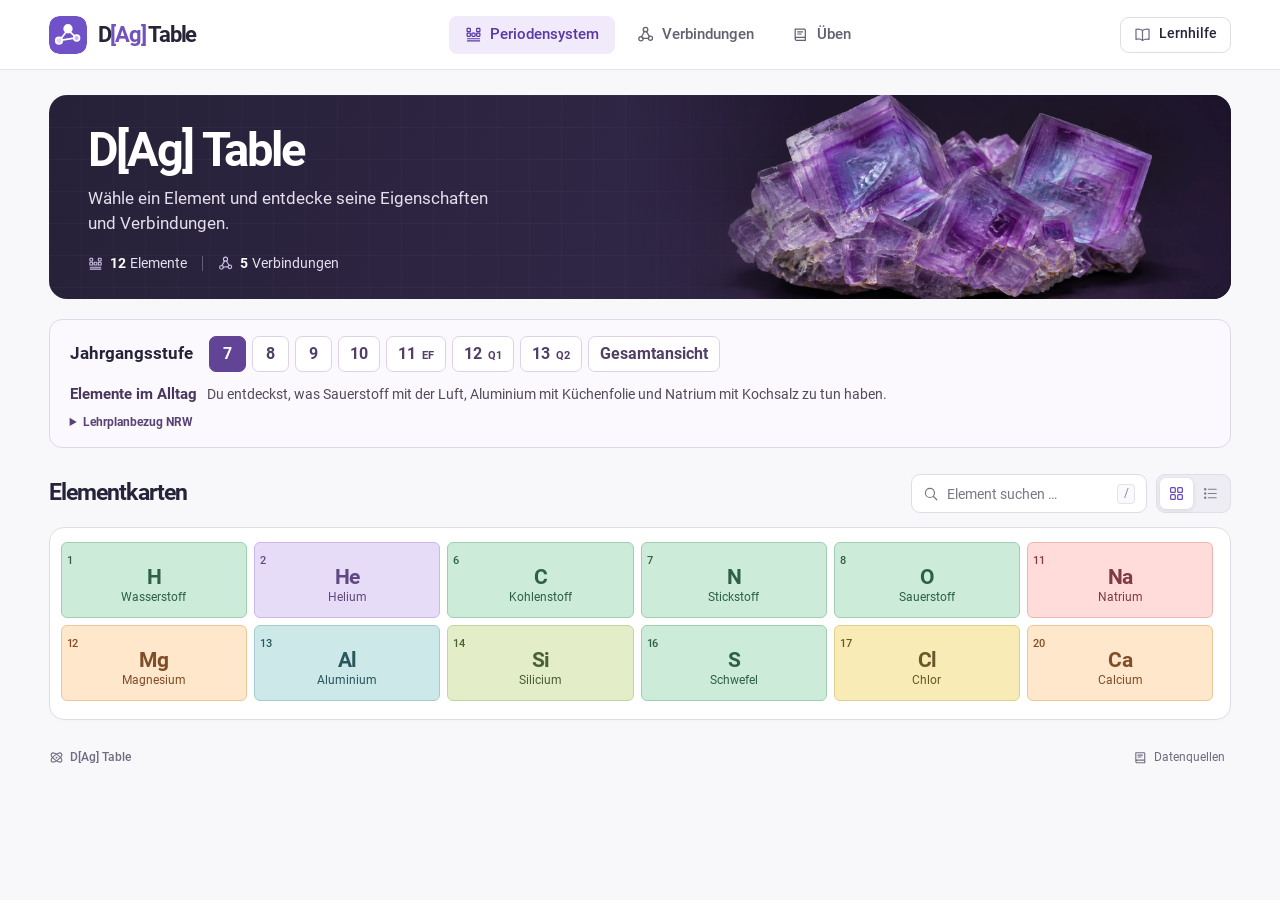
==== commit 56bccb1b: "Improve search metadata and social previews without changing app layout" ====
--- a/docs/index.html
+++ b/docs/index.html
@@ -4,8 +4,34 @@
   <meta charset="utf-8">
   <meta name="viewport" content="width=device-width, initial-scale=1">
   <meta name="theme-color" content="#ffffff">
-  <meta name="description" content="Das interaktive Periodensystem für Klasse 7 bis 13. Entdecke Elemente, ihre Eigenschaften und wichtige Verbindungen in Alltag und Technik.">
-  <title>D[Ag] Table</title>
+  <meta name="description" content="Entdecke alle 118 Elemente: interaktives Periodensystem mit Elementsteckbriefen, Atommodellen, Redoxsimulationen und Übungen für Klasse 7–13. Kostenlos lernen.">
+  <title>D[Ag] Table – Interaktives Periodensystem für Chemie</title>
+  <link rel="canonical" href="https://zazarosdd.github.io/D-Ag-Table/">
+  <meta property="og:type" content="website">
+  <meta property="og:locale" content="de_DE">
+  <meta property="og:site_name" content="D[Ag] Table">
+  <meta property="og:title" content="D[Ag] Table – Interaktives Periodensystem für Chemie">
+  <meta property="og:description" content="Entdecke alle 118 Elemente: interaktives Periodensystem mit Elementsteckbriefen, Atommodellen, Redoxsimulationen und Übungen für Klasse 7–13. Kostenlos lernen.">
+  <meta property="og:url" content="https://zazarosdd.github.io/D-Ag-Table/">
+  <meta property="og:image" content="https://zazarosdd.github.io/D-Ag-Table/assets/fluorit.webp">
+  <meta property="og:image:alt" content="Violette Fluoritkristalle">
+  <meta name="twitter:card" content="summary_large_image">
+  <meta name="twitter:title" content="D[Ag] Table – Interaktives Periodensystem für Chemie">
+  <meta name="twitter:description" content="Entdecke alle 118 Elemente: interaktives Periodensystem mit Elementsteckbriefen, Atommodellen, Redoxsimulationen und Übungen für Klasse 7–13. Kostenlos lernen.">
+  <meta name="twitter:image" content="https://zazarosdd.github.io/D-Ag-Table/assets/fluorit.webp">
+  <script type="application/ld+json">
+  {
+  "@context": "https://schema.org",
+  "@type": "WebApplication",
+  "name": "D[Ag] Table",
+  "url": "https://zazarosdd.github.io/D-Ag-Table/",
+  "description": "Entdecke alle 118 Elemente: interaktives Periodensystem mit Elementsteckbriefen, Atommodellen, Redoxsimulationen und Übungen für Klasse 7–13. Kostenlos lernen.",
+  "inLanguage": "de",
+  "applicationCategory": "EducationalApplication",
+  "operatingSystem": "Any",
+  "isAccessibleForFree": true
+}
+  </script>
   <link rel="icon" href="assets/elementatlas.svg" type="image/svg+xml">
   <link rel="preload" as="image" href="assets/fluorit.webp">
   <link rel="stylesheet" href="style.css">
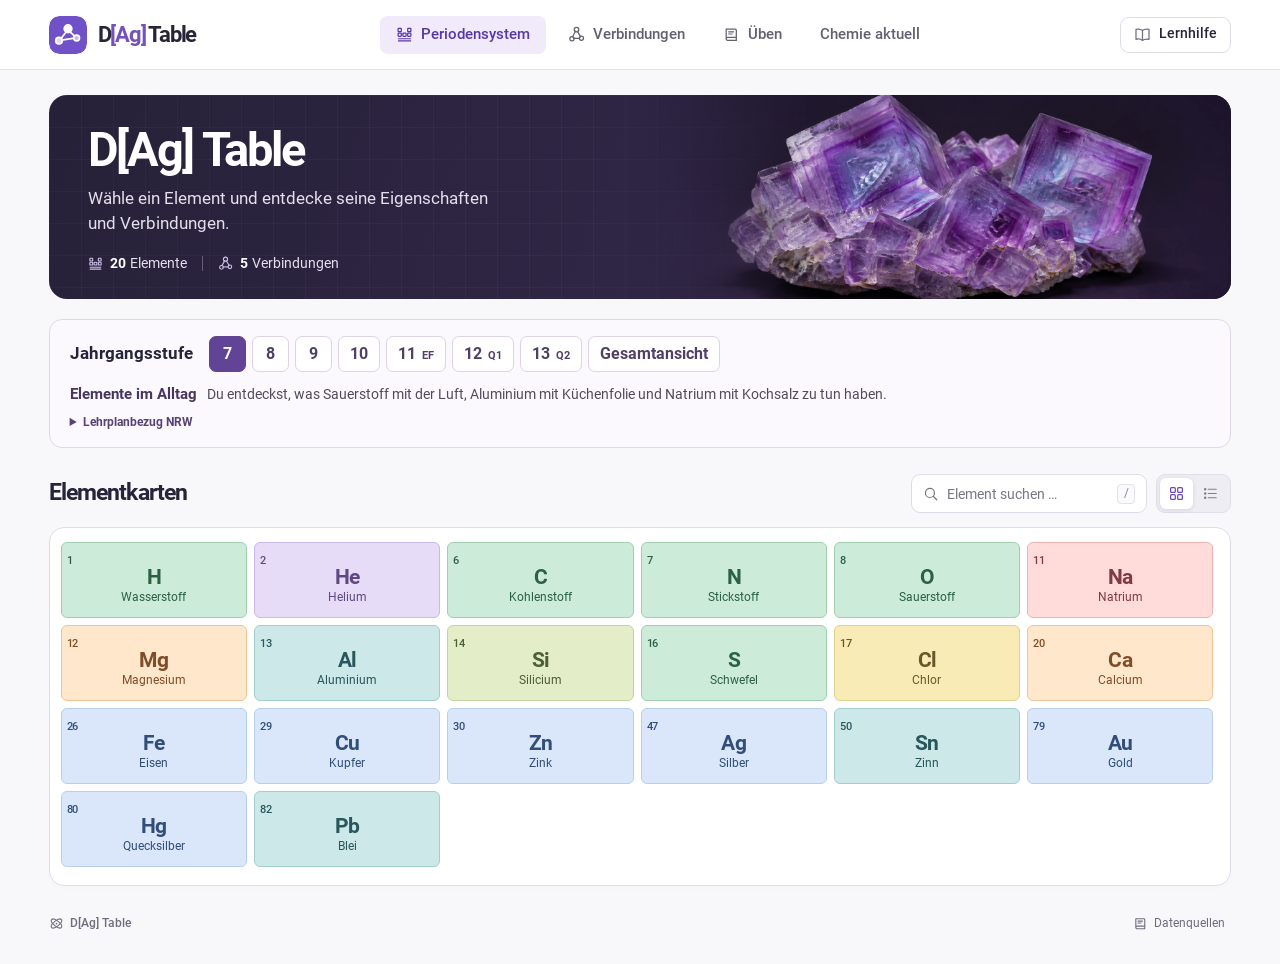
==== commit a212d966: "Add Chemie aktuell navigation and section" ====
--- a/docs/index.html
+++ b/docs/index.html
@@ -40,6 +40,7 @@
   <link rel="stylesheet" href="school.css">
   <link rel="stylesheet" href="redox.css">
   <link rel="stylesheet" href="practice.css">
+  <link rel="stylesheet" href="research.css">
   <script type="module" src="app.js"></script>
 </head>
 <body>
@@ -55,6 +56,7 @@
         <a href="#verbindungen" data-page="verbindungen"><span data-icon="molecule"></span>Verbindungen</a>
         <a id="redox-nav" href="#redox" data-page="redox" aria-label="Redox und Batterien" hidden><span data-icon="battery"></span><span>Redox<span class="rx-nav-extra"> &amp; Batterien</span></span></a>
         <a href="#ueben" data-page="ueben"><span data-icon="book-open"></span>Üben</a>
+        <a href="#forschung" data-page="forschung">Chemie aktuell</a>
       </nav>
       <button type="button" class="help-button" data-action="help"><span data-icon="book"></span>Lernhilfe</button>
     </div>
@@ -143,6 +145,7 @@
       <div class="rx-choices" id="redox-choices" role="group" aria-labelledby="rx-select-title"></div>
       <article class="rx-study" id="redox-study" aria-labelledby="rx-cell-title"></article>
     </section>
+    <section id="research-section" class="collection" hidden aria-label="Chemie aktuell"><div id="research-root"></div></section>
     <section id="practice-section" class="collection" aria-label="Übungen zum Chemieunterricht" hidden><div id="practice-root"></div></section>
     <noscript>Bitte aktiviere JavaScript, um Elemente, Verbindungen und Übungen zu erkunden.</noscript>
   </main>
--- a/docs/school.css
+++ b/docs/school.css
@@ -63,3 +63,81 @@
 .mol-O { fill: #f4d6d3; }
 .mol-H { fill: #fff; }
 .mol-C { fill: #d5cbdc; }
+
+
+/* Group headings: aligned cards with a dedicated transition-metal band. */
+.periodic-table:not(.entry-grid) {
+  grid-template-rows: 102px repeat(7,var(--h)) 9px repeat(2,var(--h));
+}
+.school-selection.periodic-table {
+  grid-template-rows: 102px repeat(var(--school-periods),var(--h));
+}
+.periodic-table .group-heading {
+  display: flex;
+  flex-direction: column;
+  align-items: center;
+  justify-content: flex-end;
+  align-self: stretch;
+  min-width: 0;
+  box-sizing: border-box;
+}
+.periodic-table .main-heading {
+  gap: 5px;
+  padding: 8px 2px 5px;
+  border: 1px solid var(--edge,#dcd3e6);
+  border-top: 3px solid var(--swatch,#a99abd);
+  border-radius: 8px;
+  background: color-mix(in srgb,var(--fill,#eee8f5) 60%,white);
+  color: var(--tone,#514363);
+}
+.group-roman { font-size: .82rem; font-weight: 750; }
+.group-name {
+  display: flex;
+  align-items: center;
+  justify-content: center;
+  flex: 1;
+  width: 100%;
+  min-height: 0;
+  font-size: .72rem;
+  line-height: 1.12;
+  font-weight: 650;
+  overflow-wrap: anywhere;
+  hyphens: manual;
+}
+.group-number {
+  display: grid;
+  place-items: center;
+  min-width: 24px;
+  min-height: 20px;
+  padding-inline: 3px;
+  border-radius: 5px;
+  background: #ffffffb5;
+  font-size: .7rem;
+  font-weight: 600;
+}
+.transition-heading .group-number {
+  width: 100%;
+  height: 24px;
+  background: #f0f5fc;
+  color: #314d78;
+  border: 1px solid #d6e2f2;
+}
+.periodic-table .subgroup-heading {
+  display: flex;
+  flex-direction: column;
+  justify-content: center;
+  gap: 5px;
+  align-self: start;
+  justify-self: stretch;
+  height: 66px;
+  box-sizing: border-box;
+  border: 1px solid var(--edge);
+  border-top: 3px solid var(--swatch);
+  border-radius: 8px;
+  background: color-mix(in srgb,var(--fill) 60%,white);
+  color: var(--tone);
+  pointer-events: none;
+}
+.subgroup-heading strong { font-size: .91rem; font-weight: 700; }
+.subgroup-heading span { font-size: .72rem; font-weight: 500; }
+.periodic-table:not(.entry-grid):not(.main-group-grid) { min-width: 1240px; }
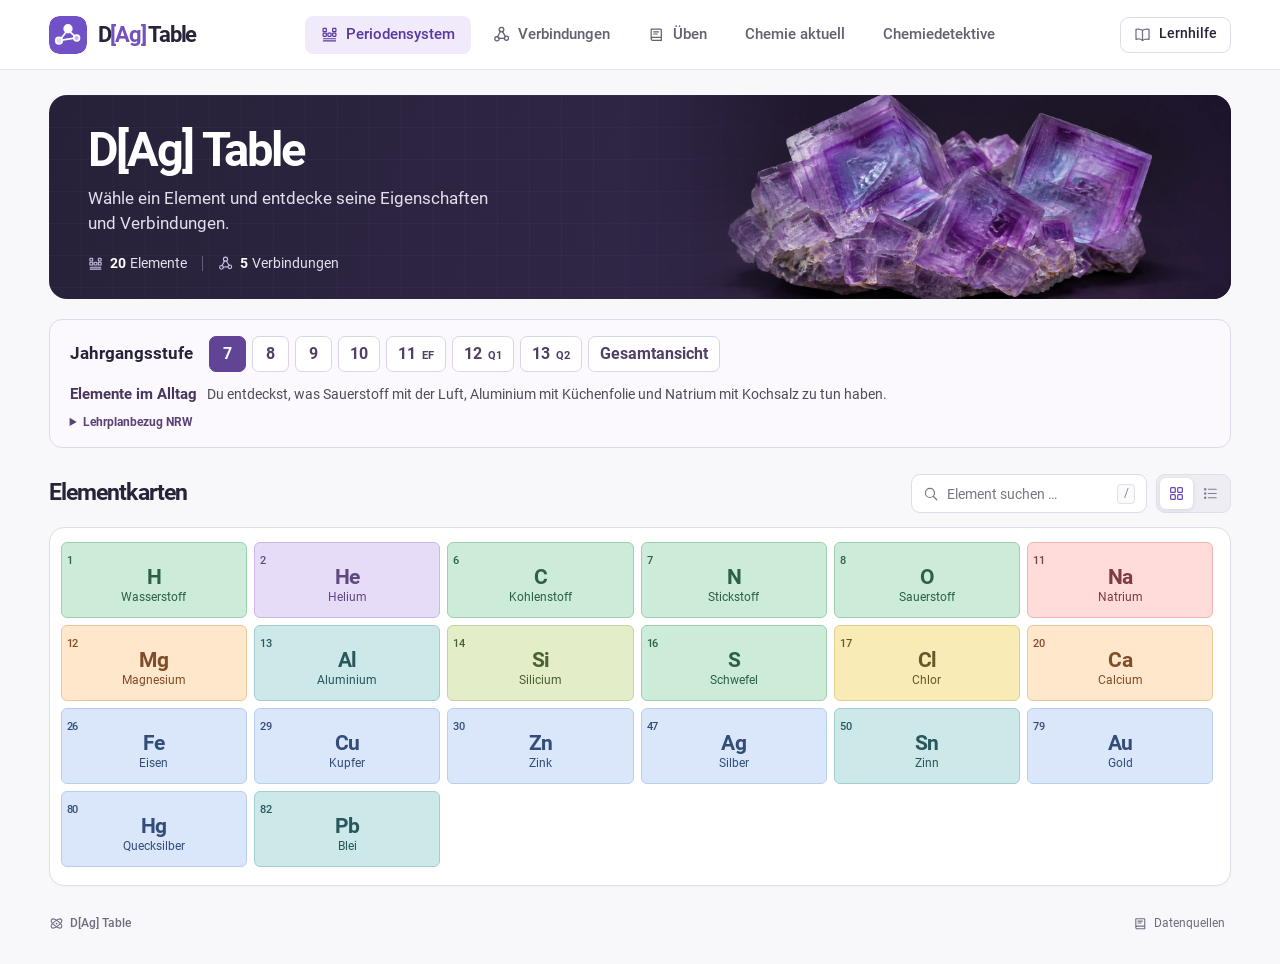
==== commit 1d42c391: "Add Chemiedetektive navigation and workspace" ====
--- a/docs/index.html
+++ b/docs/index.html
@@ -41,6 +41,7 @@
   <link rel="stylesheet" href="redox.css">
   <link rel="stylesheet" href="practice.css">
   <link rel="stylesheet" href="research.css">
+  <link rel="stylesheet" href="detective.css">
   <script type="module" src="app.js"></script>
 </head>
 <body>
@@ -57,6 +58,7 @@
         <a id="redox-nav" href="#redox" data-page="redox" aria-label="Redox und Batterien" hidden><span data-icon="battery"></span><span>Redox<span class="rx-nav-extra"> &amp; Batterien</span></span></a>
         <a href="#ueben" data-page="ueben"><span data-icon="book-open"></span>Üben</a>
         <a href="#forschung" data-page="forschung">Chemie aktuell</a>
+        <a href="#detektive" data-page="detektive">Chemiedetektive</a>
       </nav>
       <button type="button" class="help-button" data-action="help"><span data-icon="book"></span>Lernhilfe</button>
     </div>
@@ -145,6 +147,7 @@
       <div class="rx-choices" id="redox-choices" role="group" aria-labelledby="rx-select-title"></div>
       <article class="rx-study" id="redox-study" aria-labelledby="rx-cell-title"></article>
     </section>
+    <section id="detective-section" class="collection" hidden aria-label="Chemiedetektive"><div id="detective-root"></div></section>
     <section id="research-section" class="collection" hidden aria-label="Chemie aktuell"><div id="research-root"></div></section>
     <section id="practice-section" class="collection" aria-label="Übungen zum Chemieunterricht" hidden><div id="practice-root"></div></section>
     <noscript>Bitte aktiviere JavaScript, um Elemente, Verbindungen und Übungen zu erkunden.</noscript>
--- a/docs/research.css
+++ b/docs/research.css
@@ -0,0 +1,22 @@
+.on-research .school-picker { display:none; }
+.research-intro { margin: 0 0 18px; }
+.research-intro h2 { margin: 0 0 8px; }
+.research-intro p { line-height: 1.55; }
+.research-status,.research-note { font-size:.86rem;color:#62596d;line-height:1.5; }
+.research-filters { display:flex; flex-wrap:wrap; gap:7px; margin:18px 0; }
+.research-filters button { padding:8px 13px; border:1px solid #ded5e9; border-radius:20px; background:#fff;color:#514363;font-weight:600; }
+.research-filters button[aria-pressed=true] { background:#614495;color:#fff;border-color:#614495; }
+.research-list { display:grid;grid-template-columns:repeat(auto-fit,minmax(min(100%,290px),1fr));gap:12px; }
+.research-card { display:flex;flex-direction:column;gap:10px;min-width:0;padding:17px;border:1px solid #e0d8e8;border-radius:12px;background:#fff; }
+.research-meta { display:flex;flex-wrap:wrap;justify-content:space-between;gap:5px;font-size:.76rem;color:#64586e; }
+.research-card h3 { font-size:1rem;line-height:1.45;margin:0;overflow-wrap:anywhere; }
+.research-card h3 a { color:#39294c;text-decoration:none; }
+.research-card h3 a:hover { text-decoration:underline; }
+.research-tags { display:flex;flex-wrap:wrap;gap:5px;margin-top:auto; }
+.research-tags span { padding:3px 8px;background:#f0eaf7;color:#594374;border-radius:5px;font-size:.73rem; }
+.research-original { font-size:.82rem;color:#614495;font-weight:600;align-self:flex-start; }
+.element-research { margin-top:20px; }
+.element-research .research-card { padding:12px; }
+.research-compact { grid-template-columns:1fr; }
+.on-research .main-nav { flex-wrap:wrap; }
+@media(max-width:640px) { .research-card { padding:13px; } }
--- a/docs/detective.css
+++ b/docs/detective.css
@@ -0,0 +1,40 @@
+.det-hero,.det-panel{border:1px solid #e0d8e9;border-radius:13px;background:#fff;padding:clamp(15px,2.4vw,26px);margin:0 0 15px}
+.det-hero{background:#f8f4fc;border-top:4px solid #8265b0}
+.det-hero h2{font-size:clamp(1.55rem,3vw,2.1rem);margin:8px 0 10px;color:#45325d}
+.det-kicker{font-size:.78rem;font-weight:650;color:#6b518c;letter-spacing:.025em}
+.det-panel h3{margin:0 0 12px;font-size:1.15rem;color:#49365d}
+.det-panel p,.det-hero p{line-height:1.55}
+.det-head{display:flex;align-items:baseline;justify-content:space-between;gap:12px;flex-wrap:wrap}
+.det-head>span,.det-muted{font-size:.85rem;color:#655b70}
+.det-panel label{display:block;margin:10px 0 6px;font-weight:550;font-size:.92rem}
+.det-panel textarea,.det-panel select{display:block;width:100%;padding:10px;border:1px solid #cfc3df;border-radius:8px;background:#fff;color:#352b43;font:inherit;box-sizing:border-box}
+.det-panel textarea{resize:vertical}
+.det-panel progress{width:100%;height:9px;accent-color:#7957ac}
+.det-clues{display:grid;grid-template-columns:repeat(auto-fit,minmax(min(100%,260px),1fr));gap:10px;margin:14px 0}
+.det-clue{border:1px solid #e0d8e9;border-radius:10px;padding:13px;background:#fcfaff}
+.det-clue h4{margin:6px 0;color:#49365d}
+.det-clue p{margin:6px 0}
+.det-locked{background:#f5f3f7;color:#756e80;border-style:dashed}
+.det-hint,.det-feedback{background:#f1edf8;border-radius:8px;padding:12px;color:#49365d}
+.det-primary,.det-small{display:inline-flex;align-items:center;justify-content:center;border-radius:8px;padding:9px 13px;min-height:36px;font-weight:600;cursor:pointer;text-decoration:none;line-height:1.25}
+.det-primary{background:#614495;color:white;border:1px solid #614495}
+.det-primary:disabled{opacity:.5;cursor:not-allowed}
+.det-small{background:#fff;border:1px solid #d6cce2;color:#594374}
+.det-clue .det-small{margin-top:8px}
+.det-actions{display:flex;flex-wrap:wrap;gap:8px}
+.det-scroll{overflow:auto;padding:8px 0;margin:10px 0;overscroll-behavior-inline:contain}
+.det-grid{min-width:1120px;display:grid;grid-template-columns:22px repeat(18,minmax(0,1fr));grid-auto-rows:minmax(68px,auto);gap:4px}
+.det-axis{align-self:center;text-align:center;font-size:.75rem;color:#746a81}
+.det-axis[style*="grid-row:1"]{align-self:end;padding-bottom:5px}
+.det-grid{grid-template-rows:22px}
+.det-element{position:relative;background:var(--fill);color:var(--tone);border:1px solid var(--edge);border-radius:6px;min-width:0;display:flex;flex-direction:column}
+.det-open{flex:1;display:flex;flex-direction:column;align-items:center;justify-content:center;background:transparent;border:0;color:inherit;min-width:0;padding:3px;cursor:pointer}
+.det-open small{align-self:flex-start;font-size:.65rem}
+.det-open b{font-size:1.15rem}
+.det-open span{font-size:.64rem;max-width:100%;overflow:hidden;text-overflow:ellipsis;white-space:nowrap}
+.det-toggle{background:#fff;border:1px solid var(--edge);color:var(--tone);min-height:26px;border-radius:0 0 5px 5px;cursor:pointer;font-size:1rem;line-height:1}
+.det-excluded .det-open{opacity:.48;text-decoration:line-through}
+.det-excluded{background:#f1eff3}
+.det-panel :focus-visible,.det-hero :focus-visible{outline:2px solid #614495;outline-offset:2px}
+#det-print-report{display:none}
+@media print{body.det-print>*:not(#det-print-report){display:none!important}body.det-print #det-print-report{display:block!important;color:#111;background:white;padding:10mm}#det-print-report pre{white-space:pre-wrap;overflow-wrap:anywhere;font:11pt/1.5 sans-serif}}
